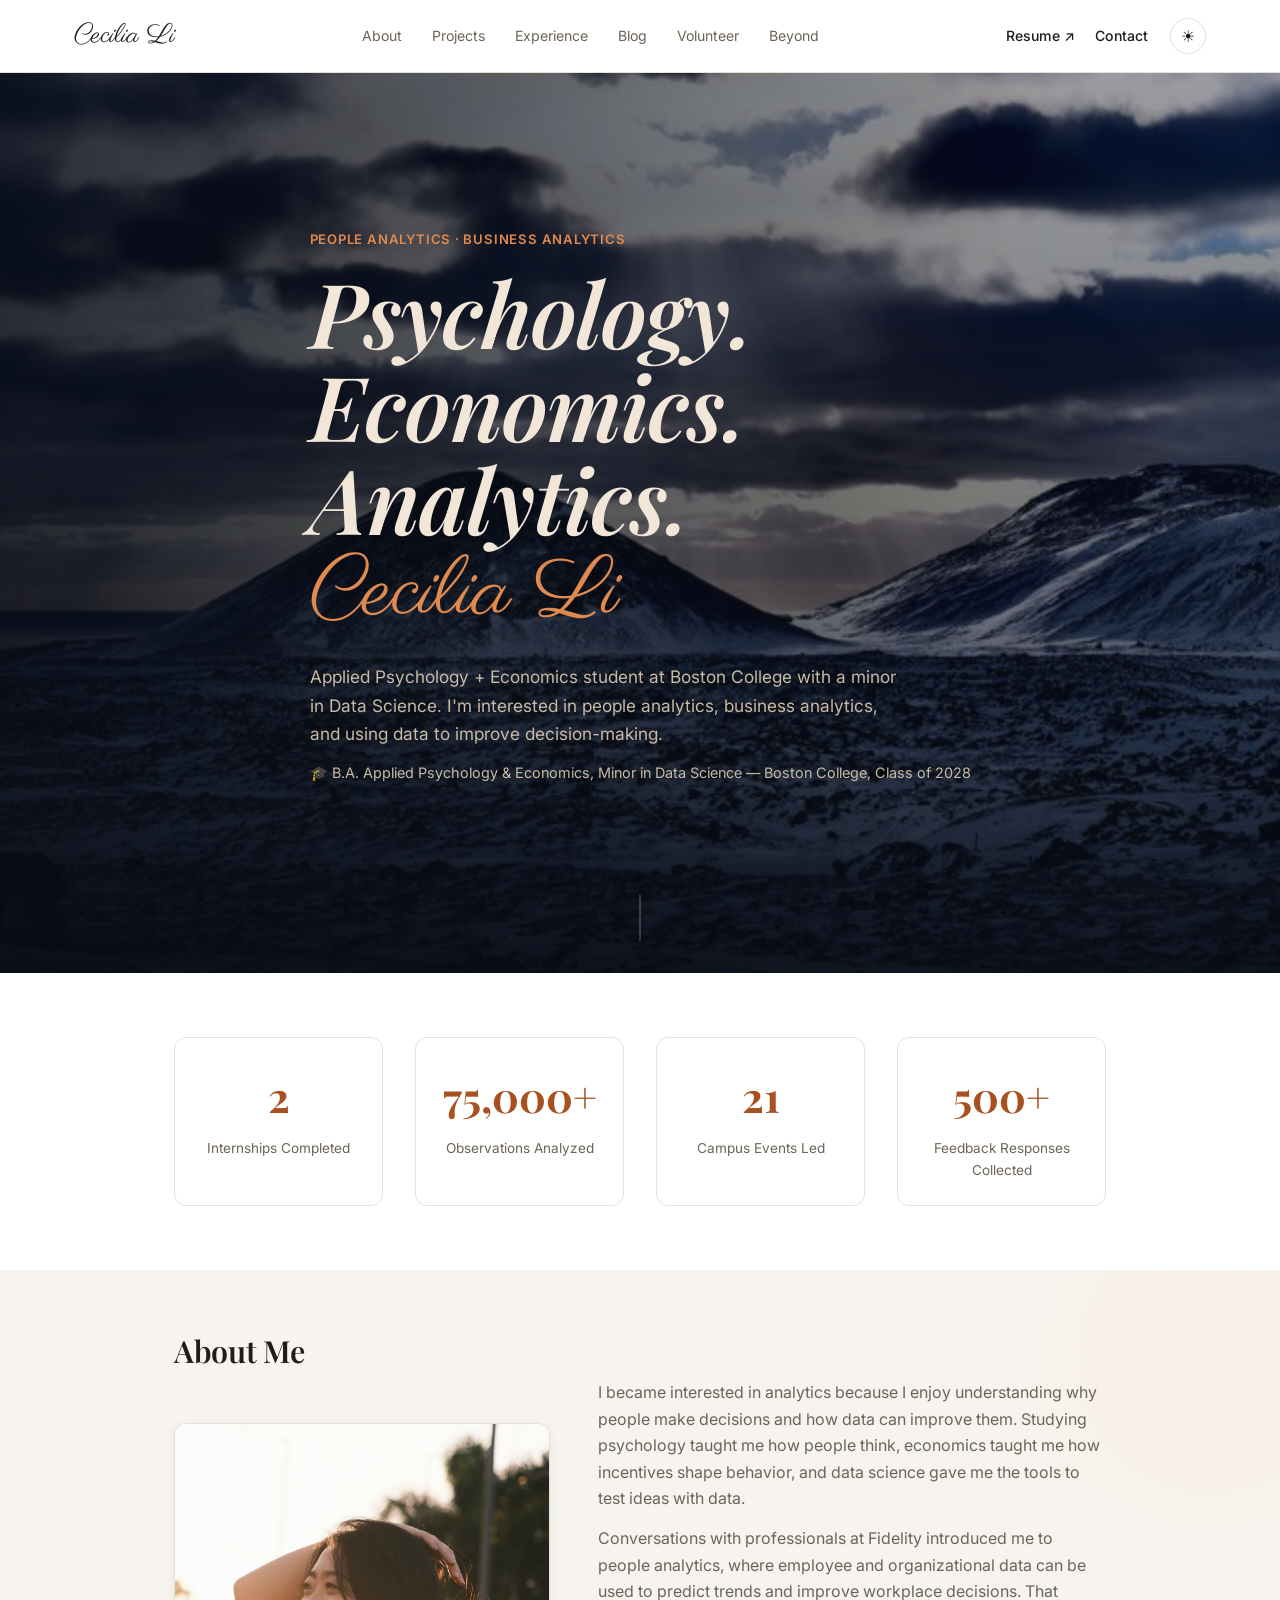
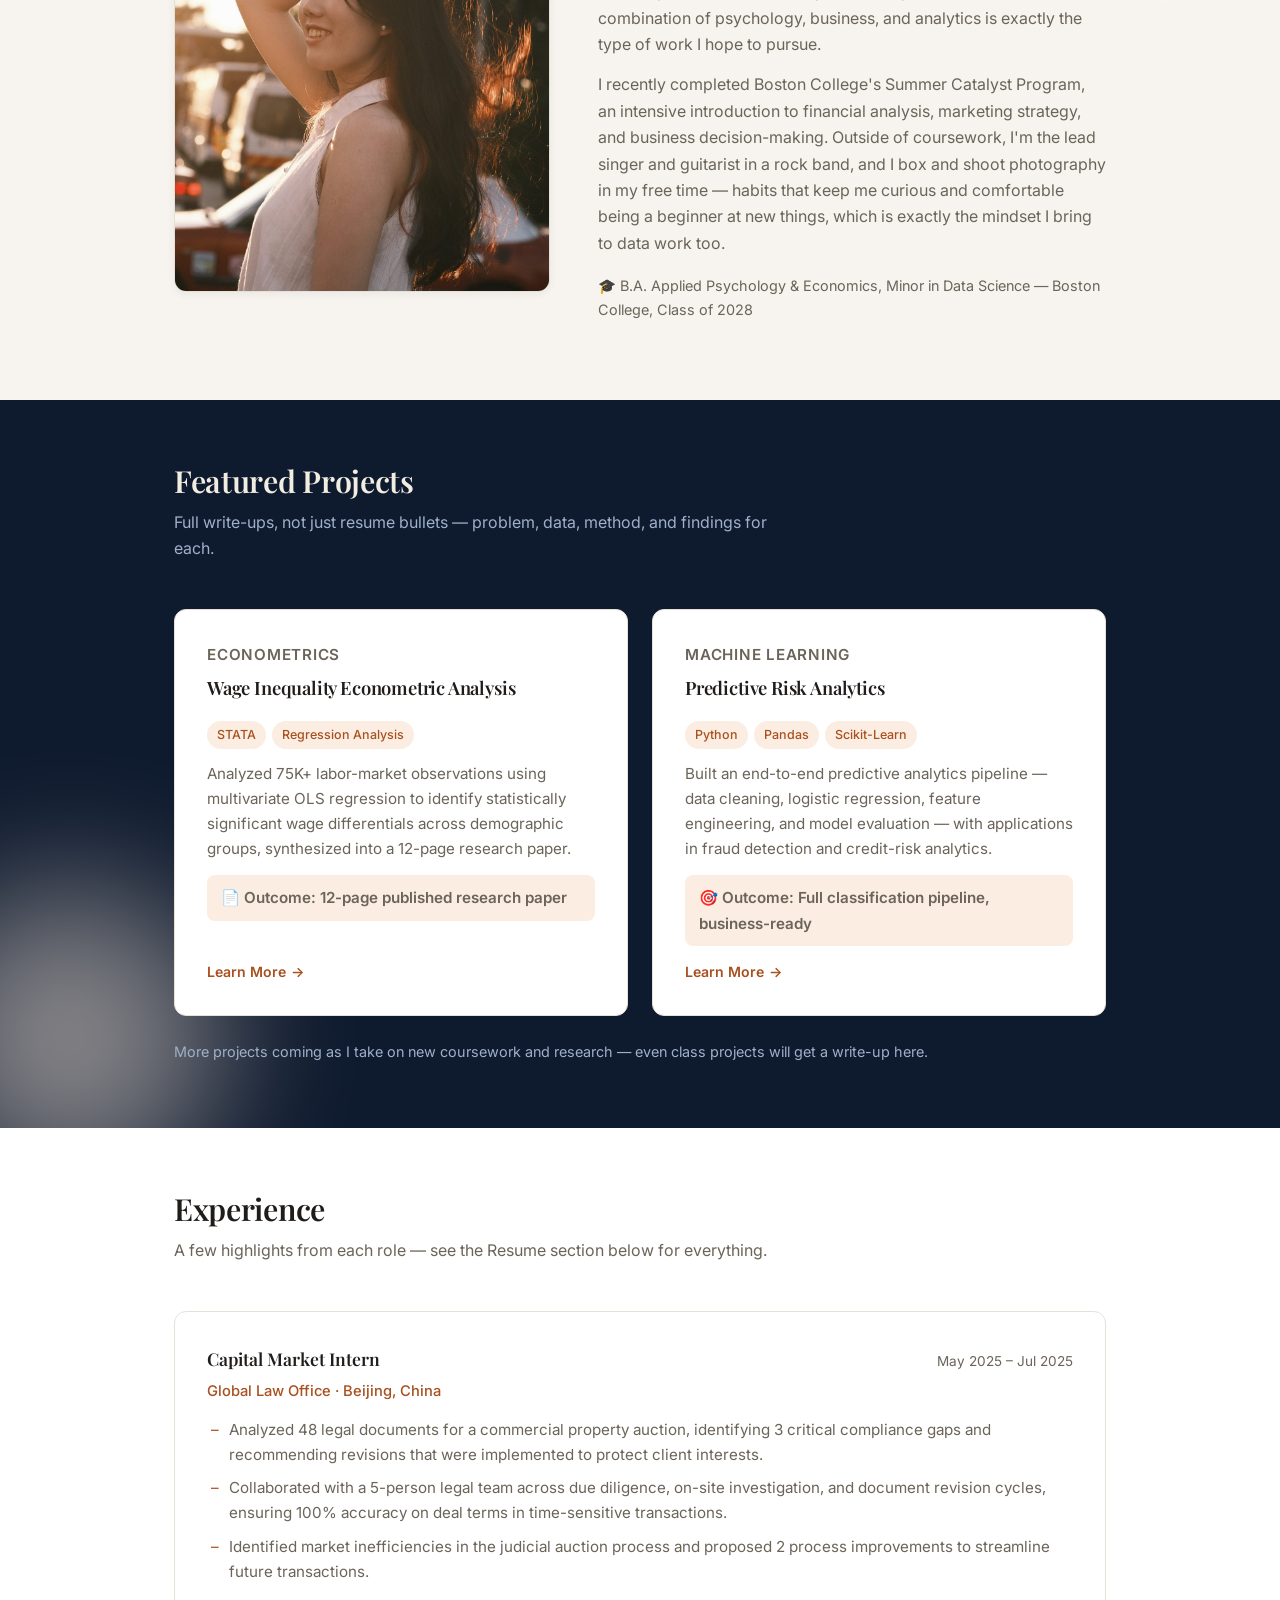
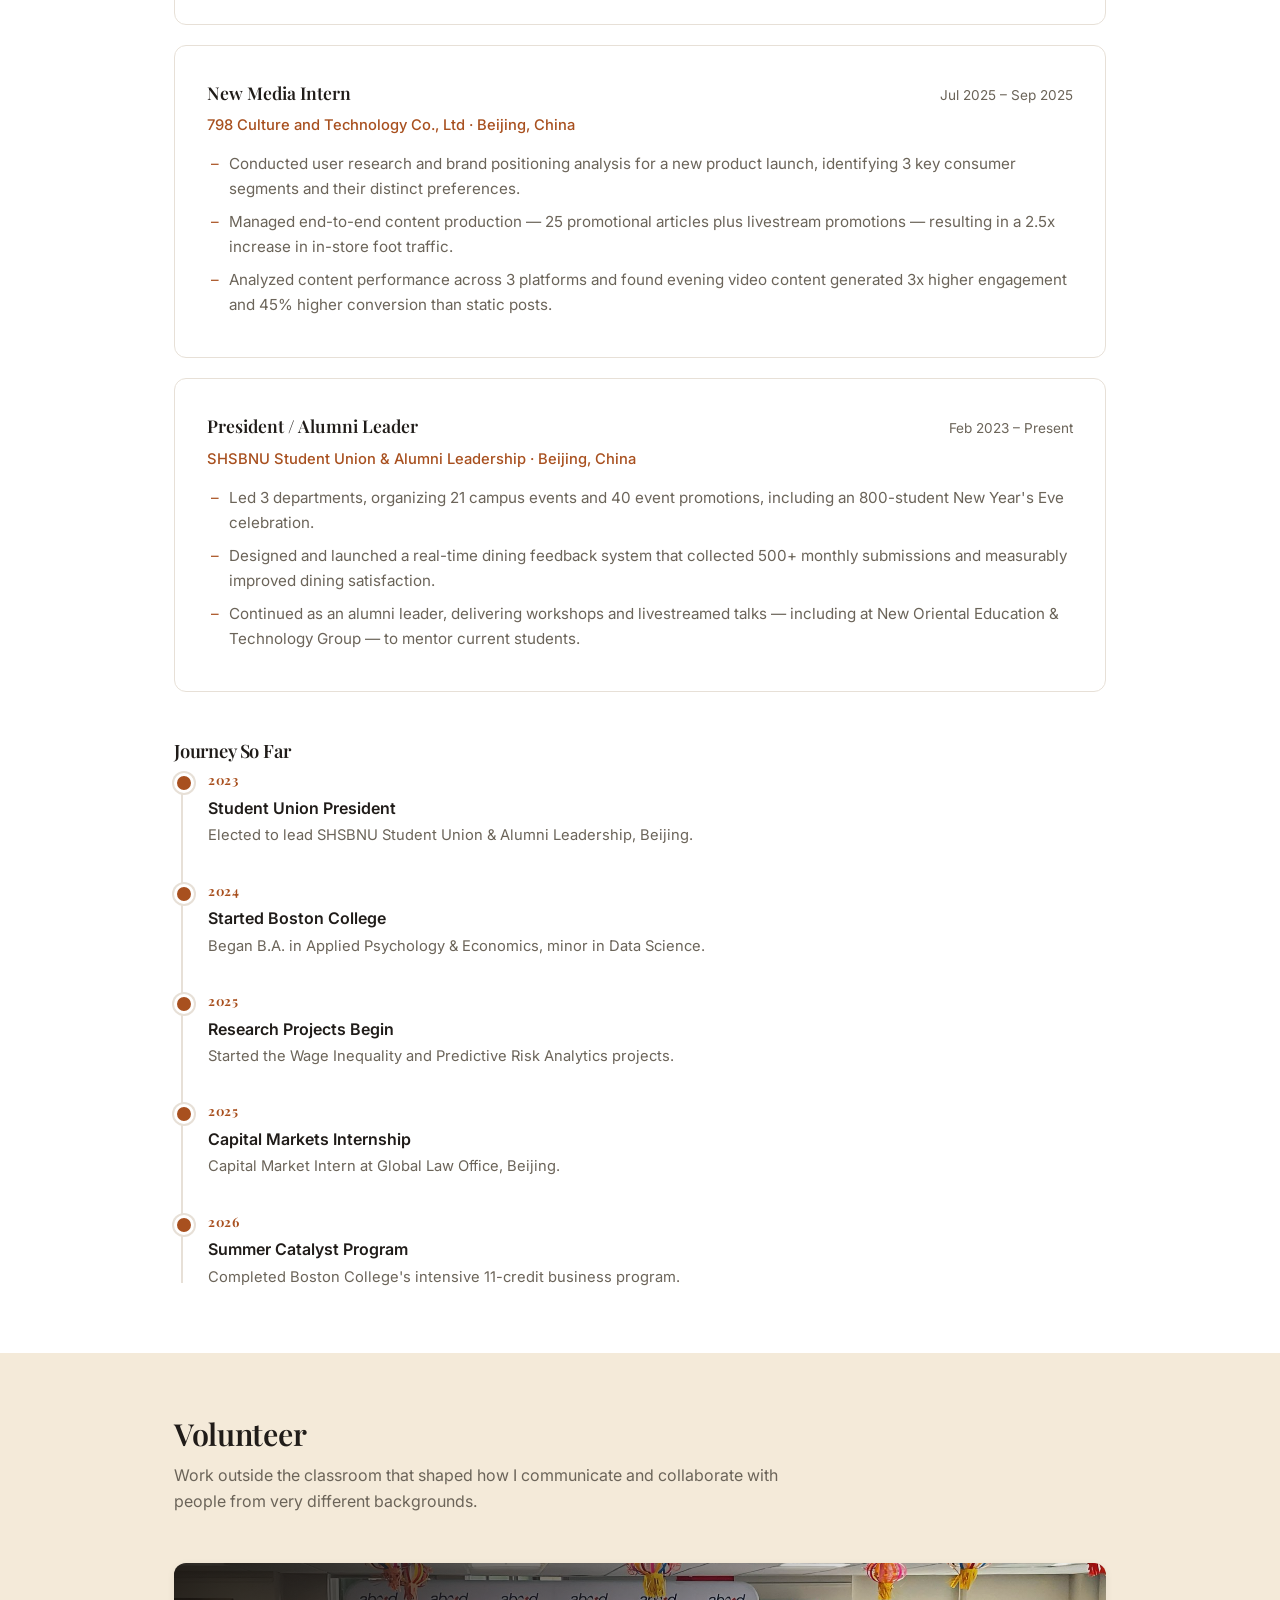
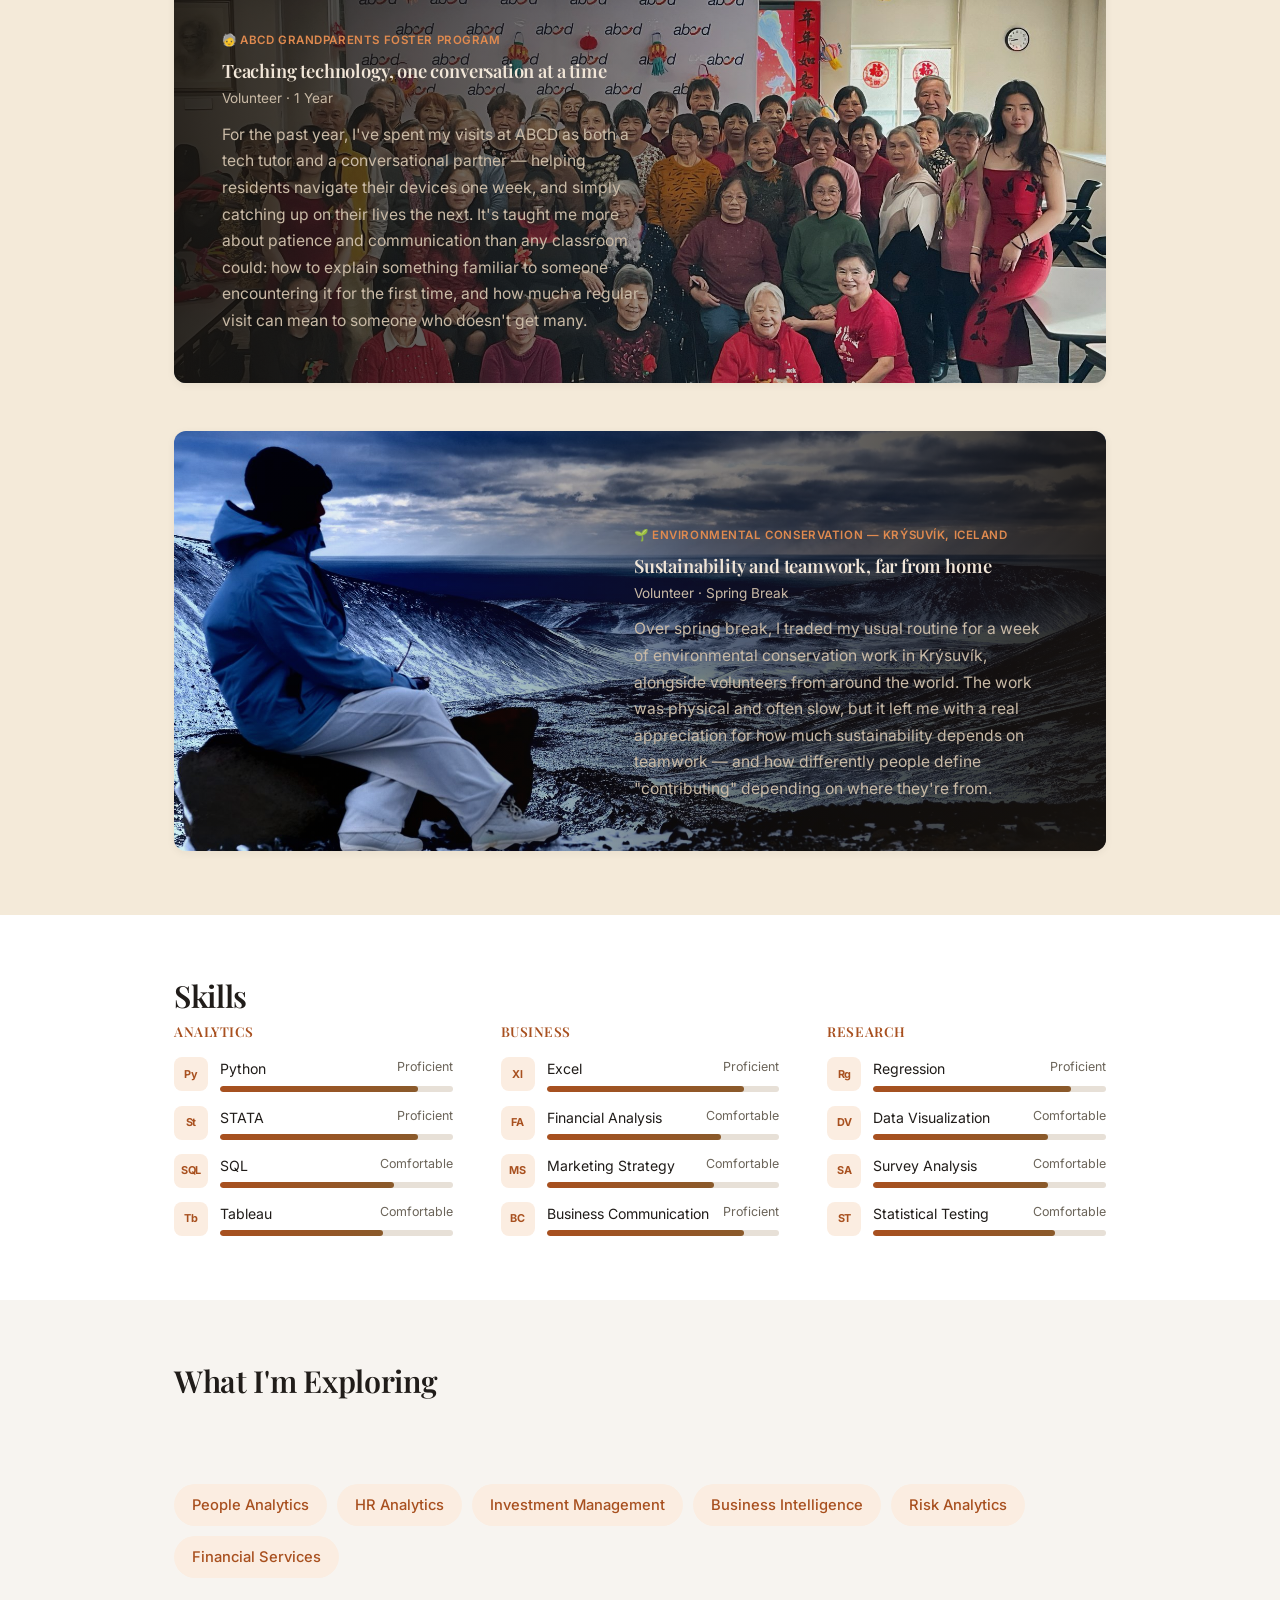
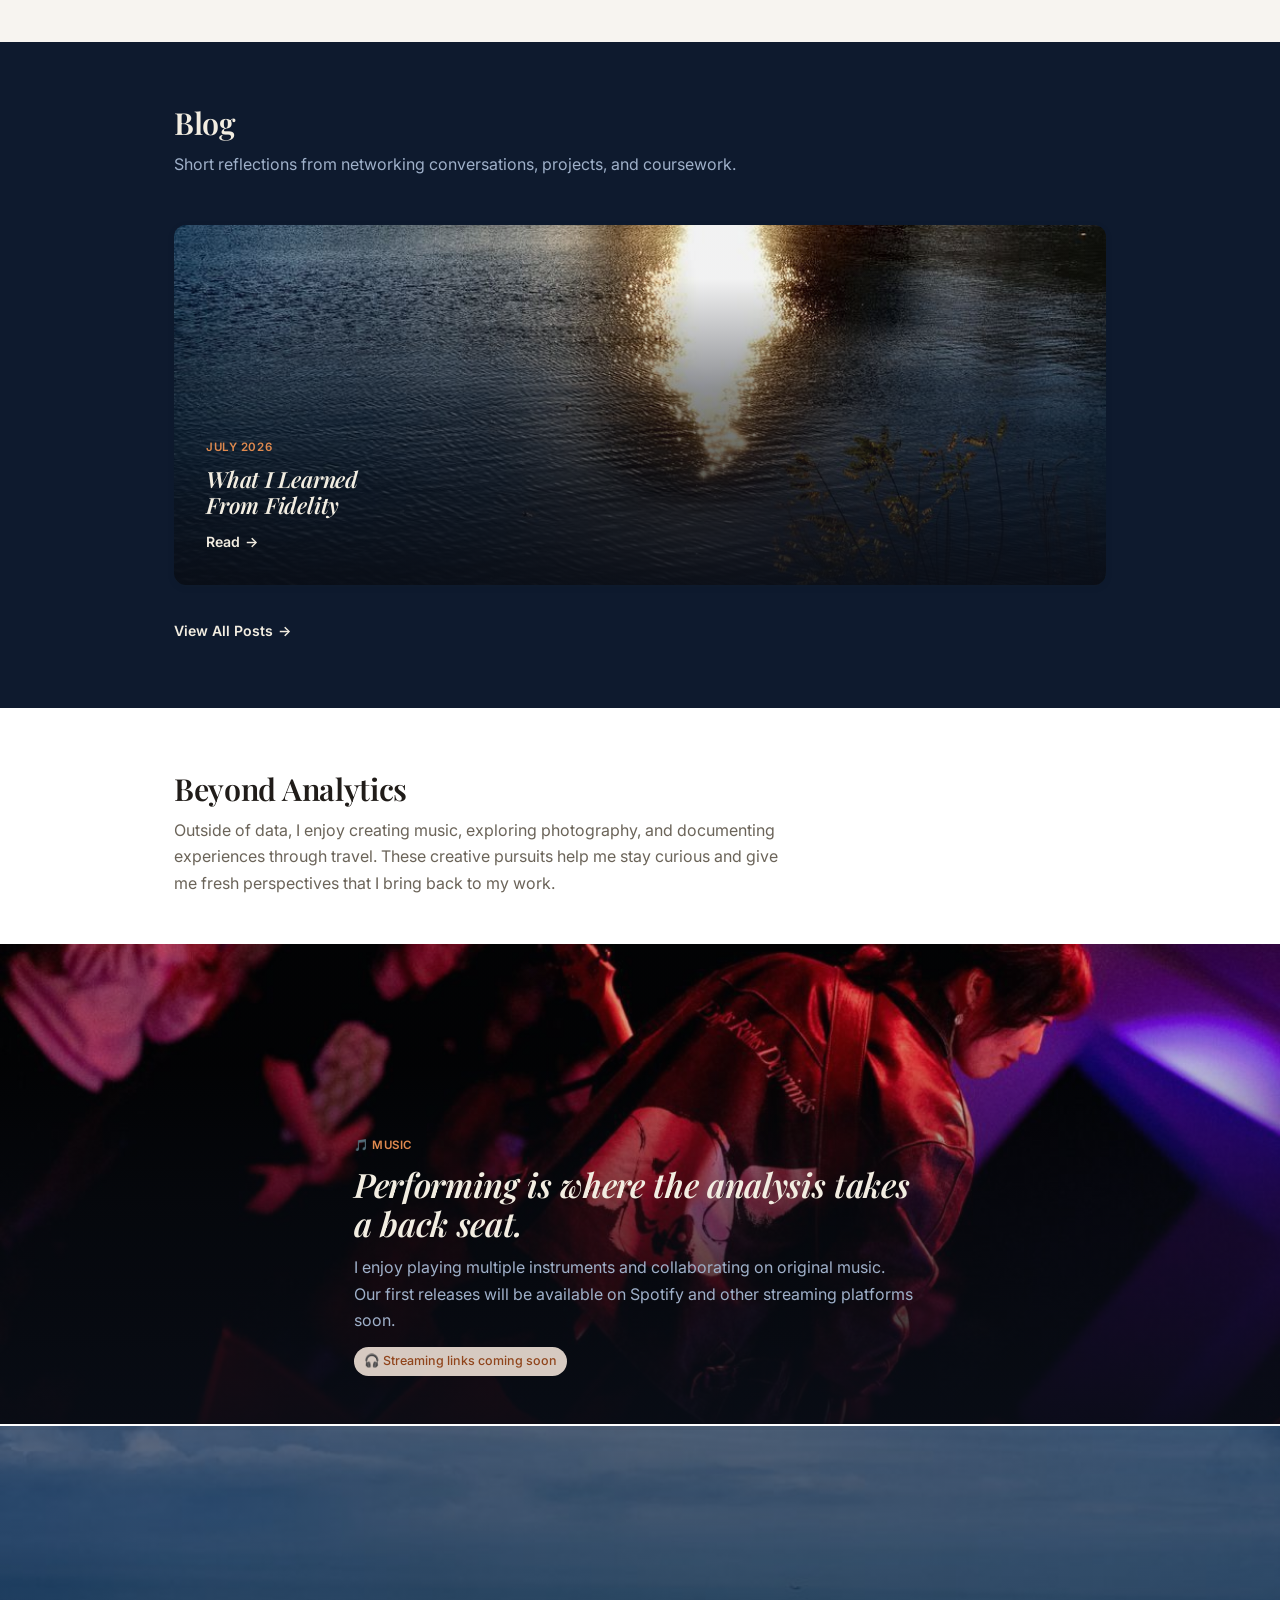
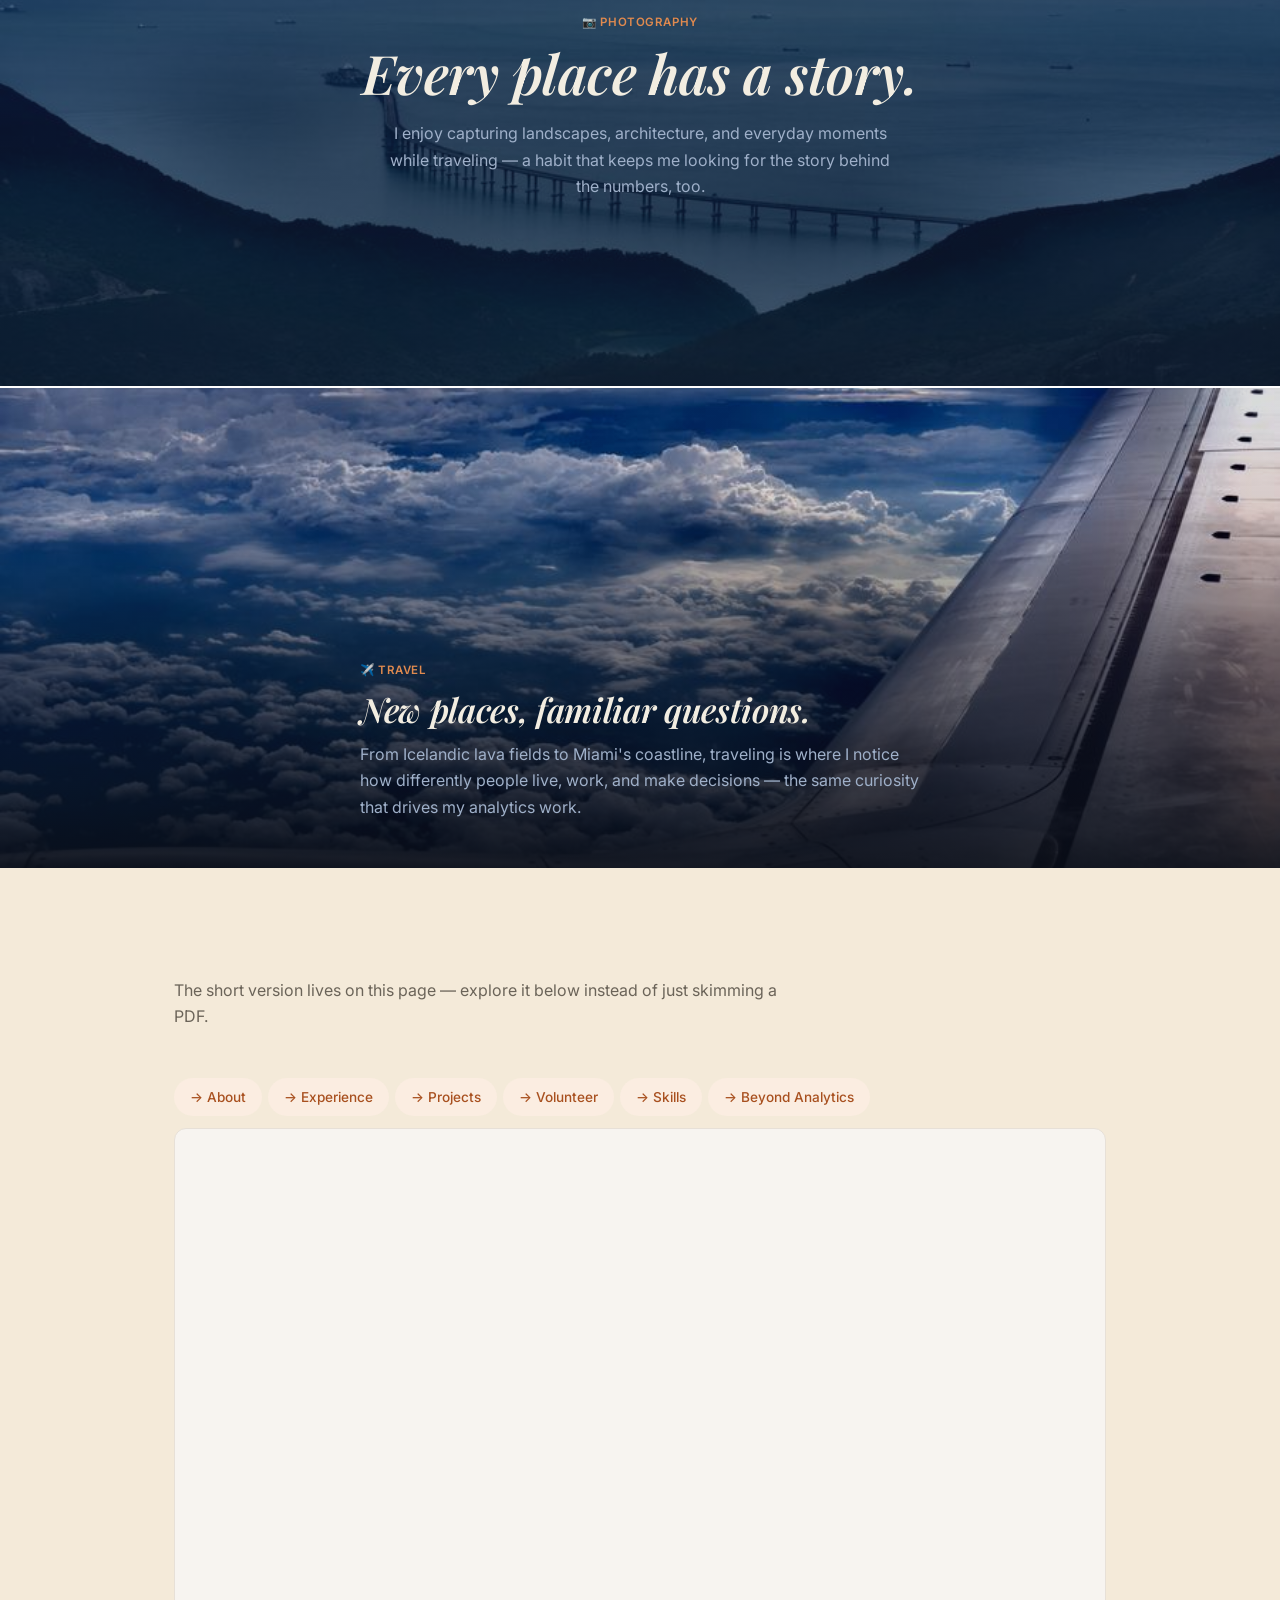
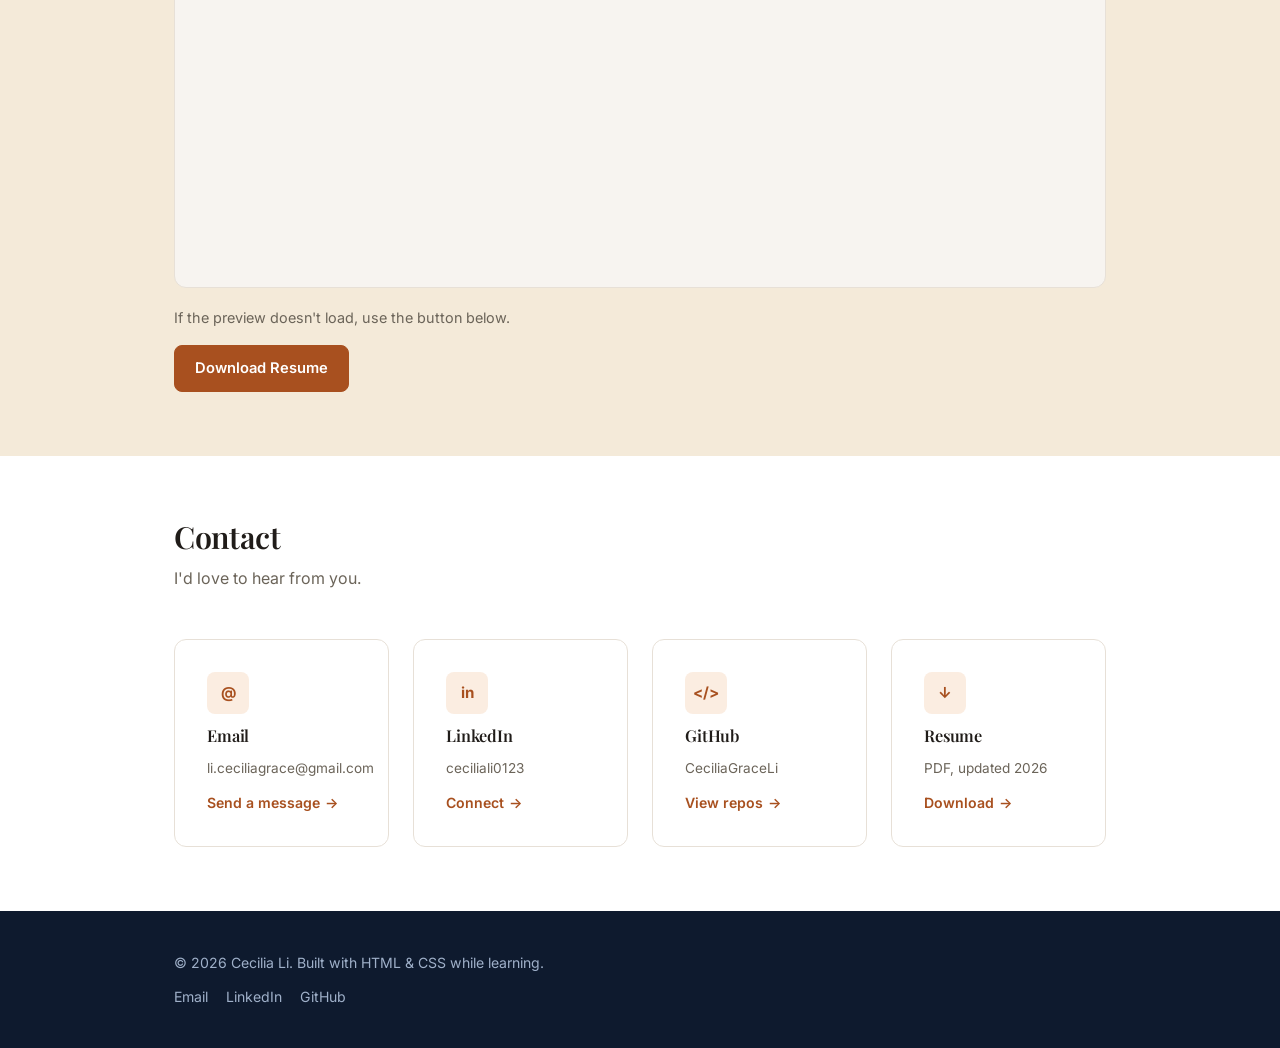
==== index.html @ 4f4bef7c "first commit" ====
<!DOCTYPE html>
<html lang="en">
<head>
  <meta charset="UTF-8" />
  <meta name="viewport" content="width=device-width, initial-scale=1.0" />
  <title>Cecilia Li — People &amp; Business Analytics</title>
  <meta name="description" content="Cecilia Li — Applied Psychology + Economics student at Boston College exploring people analytics, business analytics, and data-driven decision-making." />
  <link rel="stylesheet" href="style.css" />
</head>
<body>

  <a class="skip-link" href="#main">Skip to content</a>

  <!-- ===== Loading screen ===== -->
  <div class="loader" aria-hidden="true">
    <span class="loader-mark">CL</span>
  </div>

  <!-- ===== Scroll progress ===== -->
  <div class="scroll-progress" aria-hidden="true">
    <div class="scroll-progress-bar"></div>
  </div>

  <!-- ===== Nav ===== -->
  <nav aria-label="Primary">
    <div class="nav-inner">
      <a href="#top" class="nav-logo signature">Cecilia Li</a>
      <div class="nav-center">
        <ul class="nav-links" id="navLinks">
          <li><a href="#about">About</a></li>
          <li><a href="#projects">Projects</a></li>
          <li><a href="#experience">Experience</a></li>
          <li><a href="#blog">Blog</a></li>
          <li><a href="#volunteer">Volunteer</a></li>
          <li><a href="#beyond">Beyond</a></li>
          <li class="nav-links-mobile-only"><a href="#resume">Resume ↗</a></li>
          <li class="nav-links-mobile-only"><a href="#contact">Contact</a></li>
        </ul>
      </div>
      <div class="nav-right">
        <div class="nav-cta">
          <a href="#resume">Resume ↗</a>
          <a href="#contact">Contact</a>
        </div>
        <button class="theme-toggle" aria-pressed="false" aria-label="Toggle dark mode">
          <span class="icon-sun" aria-hidden="true">☀</span>
          <span class="icon-moon" aria-hidden="true">☾</span>
        </button>
        <button class="nav-toggle" aria-label="Toggle navigation menu" aria-expanded="false" aria-controls="navLinks">
          <span></span><span></span><span></span>
        </button>
      </div>
    </div>
  </nav>

  <!-- ===== Hero ===== -->
  <header class="hero" id="top">
    <div class="hero-bg-photo parallax-bg" role="img" aria-label="Dramatic winter sky over Iceland's volcanic hills, one of Cecilia's own photographs"></div>
    <div class="hero-scrim"></div>

    <div class="container hero-content">
      <p class="eyebrow reveal">People Analytics · Business Analytics</p>
      <h1 class="hero-headline">
        <span class="hero-headline-word reveal reveal-d1">Psychology.</span>
        <span class="hero-headline-word reveal reveal-d2">Economics.</span>
        <span class="hero-headline-word reveal reveal-d3">Analytics.</span>
      </h1>
      <p class="hero-signature-name signature" id="heroSignature">Cecilia Li</p>
      <p class="intro reveal reveal-d4">
        Applied Psychology + Economics student at Boston College with a
        minor in Data Science. I'm interested in people analytics,
        business analytics, and using data to improve decision-making.
      </p>
      <p class="meta-line reveal reveal-d4">
        🎓 B.A. Applied Psychology &amp; Economics, Minor in Data Science —
        Boston College, Class of 2028
      </p>

      <div class="link-row reveal reveal-d4">
        <a href="#resume" class="btn btn-primary">View Resume</a>
        <a href="https://www.linkedin.com/in/ceciliali0123" class="btn" target="_blank" rel="noopener">LinkedIn ↗</a>
        <a href="https://github.com/CeciliaGraceLi" class="btn" target="_blank" rel="noopener">GitHub ↗</a>
      </div>
    </div>

    <a href="#about" class="hero-scroll-cue" aria-label="Scroll to About section"><span></span></a>
  </header>

  <main id="main">

    <!-- ===== Stats ===== -->
    <section class="stats-section section reveal" aria-label="Key achievements">
      <div class="container">
        <div class="stats-grid">
          <div class="stat-block">
            <span class="stat-number" data-counter="2">0</span>
            <span class="stat-label">Internships Completed</span>
          </div>
          <div class="stat-block">
            <span class="stat-number" data-counter="75000" data-suffix="+">0</span>
            <span class="stat-label">Observations Analyzed</span>
          </div>
          <div class="stat-block">
            <span class="stat-number" data-counter="21">0</span>
            <span class="stat-label">Campus Events Led</span>
          </div>
          <div class="stat-block">
            <span class="stat-number" data-counter="500" data-suffix="+">0</span>
            <span class="stat-label">Feedback Responses Collected</span>
          </div>
        </div>
      </div>
    </section>

    <!-- ===== About ===== -->
    <section class="section section-alt" id="about" style="position: relative; overflow: hidden;">
      <div class="bg-decor" style="width: 340px; height: 340px; top: -80px; right: -100px; background: var(--accent-soft);" aria-hidden="true"></div>
      <div class="container">
        <h2 class="section-title reveal">About Me</h2>
        <div class="about-grid">
          <div class="about-photo-frame reveal">
            <img src="assets/photo-hero-bg.jpg" alt="Cecilia Li" style="object-position: 45% 22%;" />
          </div>
          <div class="about-copy reveal reveal-d1">
            <p>
              I became interested in analytics because I enjoy understanding
              why people make decisions and how data can improve them.
              Studying psychology taught me how people think, economics
              taught me how incentives shape behavior, and data science gave
              me the tools to test ideas with data.
            </p>
            <p>
              Conversations with professionals at Fidelity introduced me to
              people analytics, where employee and organizational data can
              be used to predict trends and improve workplace decisions.
              That combination of psychology, business, and analytics is
              exactly the type of work I hope to pursue.
            </p>
            <p>
              I recently completed Boston College's Summer Catalyst Program,
              an intensive introduction to financial analysis, marketing
              strategy, and business decision-making. Outside of coursework,
              I'm the lead singer and guitarist in a rock band, and I box
              and shoot photography in my free time — habits that keep me
              curious and comfortable being a beginner at new things, which
              is exactly the mindset I bring to data work too.
            </p>
            <p class="about-meta-line">
              🎓 B.A. Applied Psychology &amp; Economics, Minor in Data Science — Boston College, Class of 2028
            </p>
          </div>
        </div>
      </div>
    </section>

    <!-- ===== Projects ===== -->
    <section class="section section-navy" id="projects" style="position: relative; overflow: hidden;">
      <div class="bg-decor" style="width: 300px; height: 300px; bottom: -60px; left: -80px; background: var(--accent-soft);" aria-hidden="true"></div>
      <div class="container">
        <h2 class="section-title reveal">Featured Projects</h2>
        <p class="section-subtitle reveal">
          Full write-ups, not just resume bullets — problem, data, method,
          and findings for each.
        </p>

        <div class="card-grid">
          <div class="card reveal">
            <p class="card-tag">Econometrics</p>
            <h3>Wage Inequality Econometric Analysis</h3>
            <div class="tag-row">
              <span class="tag">STATA</span>
              <span class="tag">Regression Analysis</span>
            </div>
            <p>
              Analyzed 75K+ labor-market observations using multivariate OLS
              regression to identify statistically significant wage
              differentials across demographic groups, synthesized into a
              12-page research paper.
            </p>
            <p class="card-outcome">📄 Outcome: 12-page published research paper</p>
            <a href="wage-inequality.html" class="card-link">Learn More <span class="arrow">→</span></a>
          </div>

          <div class="card reveal reveal-d1">
            <p class="card-tag">Machine Learning</p>
            <h3>Predictive Risk Analytics</h3>
            <div class="tag-row">
              <span class="tag">Python</span>
              <span class="tag">Pandas</span>
              <span class="tag">Scikit-Learn</span>
            </div>
            <p>
              Built an end-to-end predictive analytics pipeline — data
              cleaning, logistic regression, feature engineering, and model
              evaluation — with applications in fraud detection and
              credit-risk analytics.
            </p>
            <p class="card-outcome">🎯 Outcome: Full classification pipeline, business-ready</p>
            <a href="predictive-risk.html" class="card-link">Learn More <span class="arrow">→</span></a>
          </div>
        </div>

        <p class="muted-note">
          More projects coming as I take on new coursework and research —
          even class projects will get a write-up here.
        </p>
      </div>
    </section>

    <!-- ===== Experience ===== -->
    <section class="section" id="experience">
      <div class="container">
        <h2 class="section-title reveal">Experience</h2>
        <p class="section-subtitle reveal">
          A few highlights from each role — see the Resume section below
          for everything.
        </p>

        <div class="exp-card reveal">
          <div class="exp-header">
            <span class="exp-role">Capital Market Intern</span>
            <span class="exp-dates">May 2025 – Jul 2025</span>
          </div>
          <p class="exp-org">Global Law Office · Beijing, China</p>
          <ul>
            <li>Analyzed 48 legal documents for a commercial property auction, identifying 3 critical compliance gaps and recommending revisions that were implemented to protect client interests.</li>
            <li>Collaborated with a 5-person legal team across due diligence, on-site investigation, and document revision cycles, ensuring 100% accuracy on deal terms in time-sensitive transactions.</li>
            <li>Identified market inefficiencies in the judicial auction process and proposed 2 process improvements to streamline future transactions.</li>
          </ul>
        </div>

        <div class="exp-card reveal reveal-d1">
          <div class="exp-header">
            <span class="exp-role">New Media Intern</span>
            <span class="exp-dates">Jul 2025 – Sep 2025</span>
          </div>
          <p class="exp-org">798 Culture and Technology Co., Ltd · Beijing, China</p>
          <ul>
            <li>Conducted user research and brand positioning analysis for a new product launch, identifying 3 key consumer segments and their distinct preferences.</li>
            <li>Managed end-to-end content production — 25 promotional articles plus livestream promotions — resulting in a 2.5x increase in in-store foot traffic.</li>
            <li>Analyzed content performance across 3 platforms and found evening video content generated 3x higher engagement and 45% higher conversion than static posts.</li>
          </ul>
        </div>

        <div class="exp-card reveal reveal-d2">
          <div class="exp-header">
            <span class="exp-role">President / Alumni Leader</span>
            <span class="exp-dates">Feb 2023 – Present</span>
          </div>
          <p class="exp-org">SHSBNU Student Union &amp; Alumni Leadership · Beijing, China</p>
          <ul>
            <li>Led 3 departments, organizing 21 campus events and 40 event promotions, including an 800-student New Year's Eve celebration.</li>
            <li>Designed and launched a real-time dining feedback system that collected 500+ monthly submissions and measurably improved dining satisfaction.</li>
            <li>Continued as an alumni leader, delivering workshops and livestreamed talks — including at New Oriental Education &amp; Technology Group — to mentor current students.</li>
          </ul>
        </div>

        <h3 class="reveal" style="font-size: 1.15rem; margin: 48px 0 4px;">Journey So Far</h3>
        <div class="timeline reveal">
          <div class="timeline-item">
            <p class="timeline-year">2023</p>
            <p class="timeline-title">Student Union President</p>
            <p class="timeline-desc">Elected to lead SHSBNU Student Union &amp; Alumni Leadership, Beijing.</p>
          </div>
          <div class="timeline-item">
            <p class="timeline-year">2024</p>
            <p class="timeline-title">Started Boston College</p>
            <p class="timeline-desc">Began B.A. in Applied Psychology &amp; Economics, minor in Data Science.</p>
          </div>
          <div class="timeline-item">
            <p class="timeline-year">2025</p>
            <p class="timeline-title">Research Projects Begin</p>
            <p class="timeline-desc">Started the Wage Inequality and Predictive Risk Analytics projects.</p>
          </div>
          <div class="timeline-item">
            <p class="timeline-year">2025</p>
            <p class="timeline-title">Capital Markets Internship</p>
            <p class="timeline-desc">Capital Market Intern at Global Law Office, Beijing.</p>
          </div>
          <div class="timeline-item">
            <p class="timeline-year">2026</p>
            <p class="timeline-title">Summer Catalyst Program</p>
            <p class="timeline-desc">Completed Boston College's intensive 11-credit business program.</p>
          </div>
        </div>
      </div>
    </section>

    <!-- ===== Volunteer ===== -->
    <section class="section section-beige" id="volunteer">
      <div class="container">
        <h2 class="section-title reveal">Volunteer</h2>
        <p class="section-subtitle reveal">
          Work outside the classroom that shaped how I communicate and
          collaborate with people from very different backgrounds.
        </p>

        <div class="volunteer-feature reveal">
          <div class="volunteer-feature-bg" style="background-image: url('assets/volunteer-abcd.jpg');" role="img" aria-label="Group photo with ABCD Grandparents Foster Program participants"></div>
          <div class="volunteer-feature-scrim"></div>
          <div class="volunteer-feature-content">
            <p class="card-tag">🧓 ABCD Grandparents Foster Program</p>
            <h3 class="exp-role word-reveal">Teaching technology, one conversation at a time</h3>
            <div class="exp-header" style="margin-top: 6px;">
              <span class="exp-dates">Volunteer · 1 Year</span>
            </div>
            <p class="volunteer-story">
              For the past year, I've spent my visits at ABCD as both a
              tech tutor and a conversational partner — helping residents
              navigate their devices one week, and simply catching up on
              their lives the next. It's taught me more about patience
              and communication than any classroom could: how to explain
              something familiar to someone encountering it for the
              first time, and how much a regular visit can mean to
              someone who doesn't get many.
            </p>
          </div>
        </div>

        <div class="volunteer-feature reverse reveal">
          <div class="volunteer-feature-bg" style="background-image: url('assets/volunteer-iceland.jpg'); background-position: center 30%;" role="img" aria-label="Overlooking the volcanic landscape near Krýsuvík, Iceland"></div>
          <div class="volunteer-feature-scrim"></div>
          <div class="volunteer-feature-content">
            <p class="card-tag">🌱 Environmental Conservation — Krýsuvík, Iceland</p>
            <h3 class="exp-role word-reveal">Sustainability and teamwork, far from home</h3>
            <div class="exp-header" style="margin-top: 6px;">
              <span class="exp-dates">Volunteer · Spring Break</span>
            </div>
            <p class="volunteer-story">
              Over spring break, I traded my usual routine for a week of
              environmental conservation work in Krýsuvík, alongside
              volunteers from around the world. The work was physical
              and often slow, but it left me with a real appreciation
              for how much sustainability depends on teamwork — and how
              differently people define "contributing" depending on
              where they're from.
            </p>
          </div>
        </div>
      </div>
    </section>

    <!-- ===== Skills ===== -->
    <section class="section" id="skills">
      <div class="container">
        <h2 class="section-title reveal">Skills</h2>

        <div class="skills-grid">
          <div class="skill-group reveal">
            <h3>Analytics</h3>
            <div class="skill-item">
              <span class="skill-icon">Py</span>
              <div class="skill-info">
                <div class="skill-name-row"><span>Python</span><span>Proficient</span></div>
                <div class="skill-bar"><div class="skill-bar-fill" style="width: 85%;"></div></div>
              </div>
            </div>
            <div class="skill-item">
              <span class="skill-icon">St</span>
              <div class="skill-info">
                <div class="skill-name-row"><span>STATA</span><span>Proficient</span></div>
                <div class="skill-bar"><div class="skill-bar-fill" style="width: 85%;"></div></div>
              </div>
            </div>
            <div class="skill-item">
              <span class="skill-icon">SQL</span>
              <div class="skill-info">
                <div class="skill-name-row"><span>SQL</span><span>Comfortable</span></div>
                <div class="skill-bar"><div class="skill-bar-fill" style="width: 75%;"></div></div>
              </div>
            </div>
            <div class="skill-item">
              <span class="skill-icon">Tb</span>
              <div class="skill-info">
                <div class="skill-name-row"><span>Tableau</span><span>Comfortable</span></div>
                <div class="skill-bar"><div class="skill-bar-fill" style="width: 70%;"></div></div>
              </div>
            </div>
          </div>

          <div class="skill-group reveal reveal-d1">
            <h3>Business</h3>
            <div class="skill-item">
              <span class="skill-icon">Xl</span>
              <div class="skill-info">
                <div class="skill-name-row"><span>Excel</span><span>Proficient</span></div>
                <div class="skill-bar"><div class="skill-bar-fill" style="width: 85%;"></div></div>
              </div>
            </div>
            <div class="skill-item">
              <span class="skill-icon">FA</span>
              <div class="skill-info">
                <div class="skill-name-row"><span>Financial Analysis</span><span>Comfortable</span></div>
                <div class="skill-bar"><div class="skill-bar-fill" style="width: 75%;"></div></div>
              </div>
            </div>
            <div class="skill-item">
              <span class="skill-icon">MS</span>
              <div class="skill-info">
                <div class="skill-name-row"><span>Marketing Strategy</span><span>Comfortable</span></div>
                <div class="skill-bar"><div class="skill-bar-fill" style="width: 72%;"></div></div>
              </div>
            </div>
            <div class="skill-item">
              <span class="skill-icon">BC</span>
              <div class="skill-info">
                <div class="skill-name-row"><span>Business Communication</span><span>Proficient</span></div>
                <div class="skill-bar"><div class="skill-bar-fill" style="width: 85%;"></div></div>
              </div>
            </div>
          </div>

          <div class="skill-group reveal reveal-d2">
            <h3>Research</h3>
            <div class="skill-item">
              <span class="skill-icon">Rg</span>
              <div class="skill-info">
                <div class="skill-name-row"><span>Regression</span><span>Proficient</span></div>
                <div class="skill-bar"><div class="skill-bar-fill" style="width: 85%;"></div></div>
              </div>
            </div>
            <div class="skill-item">
              <span class="skill-icon">DV</span>
              <div class="skill-info">
                <div class="skill-name-row"><span>Data Visualization</span><span>Comfortable</span></div>
                <div class="skill-bar"><div class="skill-bar-fill" style="width: 75%;"></div></div>
              </div>
            </div>
            <div class="skill-item">
              <span class="skill-icon">SA</span>
              <div class="skill-info">
                <div class="skill-name-row"><span>Survey Analysis</span><span>Comfortable</span></div>
                <div class="skill-bar"><div class="skill-bar-fill" style="width: 75%;"></div></div>
              </div>
            </div>
            <div class="skill-item">
              <span class="skill-icon">ST</span>
              <div class="skill-info">
                <div class="skill-name-row"><span>Statistical Testing</span><span>Comfortable</span></div>
                <div class="skill-bar"><div class="skill-bar-fill" style="width: 78%;"></div></div>
              </div>
            </div>
          </div>
        </div>
      </div>
    </section>

    <!-- ===== What I'm Exploring ===== -->
    <section class="section section-alt" id="exploring">
      <div class="container">
        <h2 class="section-title reveal">What I'm Exploring</h2>
        <p class="section-subtitle reveal">Right now I'm exploring:</p>
        <div class="exploring-row reveal">
          <span class="exploring-chip">People Analytics</span>
          <span class="exploring-chip">HR Analytics</span>
          <span class="exploring-chip">Investment Management</span>
          <span class="exploring-chip">Business Intelligence</span>
          <span class="exploring-chip">Risk Analytics</span>
          <span class="exploring-chip">Financial Services</span>
        </div>
      </div>
    </section>

    <!-- ===== Blog ===== -->
    <section class="section section-navy" id="blog">
      <div class="container">
        <h2 class="section-title reveal">Blog</h2>
        <p class="section-subtitle reveal">
          Short reflections from networking conversations, projects, and
          coursework.
        </p>

        <div class="card-grid">
          <a href="fidelity-hr-analytics.html" class="blog-card reveal">
            <div class="blog-card-bg" style="background-image: url('assets/photo-5.jpg');" role="img" aria-label="Sunlight reflecting on open water"></div>
            <div class="blog-card-scrim"></div>
            <div class="blog-card-content">
              <p class="card-tag">July 2026</p>
              <h3>What I Learned<br />From Fidelity</h3>
              <span class="card-link">Read <span class="arrow">→</span></span>
            </div>
          </a>
        </div>

        <a href="blog.html" class="card-link reveal" style="display: inline-flex; margin-top: 20px; color: var(--navy-text);">View All Posts <span class="arrow">→</span></a>
      </div>
    </section>

    <!-- ===== Beyond Analytics ===== -->
    <section class="section" id="beyond" style="padding-bottom: 0;">
      <div class="container">
        <h2 class="section-title reveal">Beyond Analytics</h2>
        <p class="section-subtitle reveal">
          Outside of data, I enjoy creating music, exploring photography,
          and documenting experiences through travel. These creative
          pursuits help me stay curious and give me fresh perspectives
          that I bring back to my work.
        </p>
      </div>

      <div class="beyond-stack">
        <!-- Music -->
        <div class="beyond-feature reveal">
          <div class="beyond-feature-bg" style="background-image: url('assets/music.jpg');" role="img" aria-label="Performing on stage with the band, red and blue stage lighting"></div>
          <div class="beyond-feature-scrim"></div>
          <div class="container beyond-feature-content">
            <p class="card-tag">🎵 Music</p>
            <h3 class="word-reveal">Performing is where the analysis takes a back seat.</h3>
            <p>
              I enjoy playing multiple instruments and collaborating on
              original music. Our first releases will be available on
              Spotify and other streaming platforms soon.
            </p>
            <!-- Once your music is live, replace the span below with a real link, e.g.:
            <div class="link-row" style="margin-top: 14px;">
              <a href="YOUR_SPOTIFY_URL" class="btn" target="_blank" rel="noopener">Spotify ↗</a>
            </div>
            -->
            <div class="link-row" style="margin-top: 14px;">
              <span class="tag" style="opacity: 0.85; cursor: default;">🎧 Streaming links coming soon</span>
            </div>
          </div>
        </div>

        <!-- Photography — immersive rotating banner -->
        <div class="photo-banner reveal">
          <div class="photo-banner-bg parallax-bg active" style="background-image: url('assets/photo-1.jpg');" role="img" aria-label="Suspension bridge over water at dusk"></div>
          <div class="photo-banner-bg parallax-bg" style="background-image: url('assets/photo-3.jpg');" role="img" aria-label="Offshore wind turbines along the horizon"></div>
          <div class="photo-banner-bg parallax-bg" style="background-image: url('assets/photo-7.jpg');" role="img" aria-label="Snow-covered Icelandic landscape at dusk"></div>
          <div class="photo-banner-bg parallax-bg" style="background-image: url('assets/volunteer-iceland.jpg');" role="img" aria-label="Overlooking the volcanic landscape near Krýsuvík, Iceland"></div>
          <div class="photo-banner-scrim"></div>
          <div class="container photo-banner-content">
            <p class="card-tag">📷 Photography</p>
            <h3 class="photo-banner-title word-reveal">Every place has a story.</h3>
            <p>
              I enjoy capturing landscapes, architecture, and everyday
              moments while traveling — a habit that keeps me looking
              for the story behind the numbers, too.
            </p>
          </div>
        </div>

        <!-- Travel -->
        <div class="beyond-feature reveal">
          <div class="beyond-feature-bg" style="background-image: url('assets/photo-2.jpg');" role="img" aria-label="View from an airplane window above the clouds"></div>
          <div class="beyond-feature-scrim"></div>
          <div class="container beyond-feature-content">
            <p class="card-tag">✈️ Travel</p>
            <h3 class="word-reveal">New places, familiar questions.</h3>
            <p>
              From Icelandic lava fields to Miami's coastline, traveling
              is where I notice how differently people live, work, and
              make decisions — the same curiosity that drives my
              analytics work.
            </p>
          </div>
        </div>
      </div>
    </section>

    <!-- ===== Resume ===== -->
    <section class="section section-beige" id="resume">
      <div class="container">
        <h2 class="section-title reveal">Resume</h2>
        <p class="section-subtitle reveal">
          The short version lives on this page — explore it below instead
          of just skimming a PDF.
        </p>

        <div class="tag-row reveal" role="navigation" aria-label="Jump to resume sections">
          <a href="#about" class="tag" style="font-size: 0.85rem; padding: 8px 16px;">→ About</a>
          <a href="#experience" class="tag" style="font-size: 0.85rem; padding: 8px 16px;">→ Experience</a>
          <a href="#projects" class="tag" style="font-size: 0.85rem; padding: 8px 16px;">→ Projects</a>
          <a href="#volunteer" class="tag" style="font-size: 0.85rem; padding: 8px 16px;">→ Volunteer</a>
          <a href="#skills" class="tag" style="font-size: 0.85rem; padding: 8px 16px;">→ Skills</a>
          <a href="#beyond" class="tag" style="font-size: 0.85rem; padding: 8px 16px;">→ Beyond Analytics</a>
        </div>

        <iframe class="resume-embed reveal" src="assets/resume.pdf" title="Cecilia Li Resume"></iframe>
        <p class="resume-fallback">If the preview doesn't load, use the button below.</p>

        <div class="link-row" style="margin-top: 16px;">
          <a href="assets/resume.pdf" download class="btn btn-primary">Download Resume</a>
        </div>
      </div>
    </section>

    <!-- ===== Contact ===== -->
    <section class="section" id="contact">
      <div class="container">
        <h2 class="section-title reveal">Contact</h2>
        <p class="section-subtitle reveal">I'd love to hear from you.</p>

        <div class="contact-grid">
          <a href="mailto:li.ceciliagrace@gmail.com" class="contact-card reveal">
            <span class="contact-icon" aria-hidden="true">@</span>
            <h3>Email</h3>
            <p>li.ceciliagrace@gmail.com</p>
            <span class="card-link">Send a message <span class="arrow">→</span></span>
          </a>
          <a href="https://www.linkedin.com/in/ceciliali0123" class="contact-card reveal reveal-d1" target="_blank" rel="noopener">
            <span class="contact-icon" aria-hidden="true">in</span>
            <h3>LinkedIn</h3>
            <p>ceciliali0123</p>
            <span class="card-link">Connect <span class="arrow">→</span></span>
          </a>
          <a href="https://github.com/CeciliaGraceLi" class="contact-card reveal reveal-d2" target="_blank" rel="noopener">
            <span class="contact-icon" aria-hidden="true">&lt;/&gt;</span>
            <h3>GitHub</h3>
            <p>CeciliaGraceLi</p>
            <span class="card-link">View repos <span class="arrow">→</span></span>
          </a>
          <a href="assets/resume.pdf" download class="contact-card reveal reveal-d3">
            <span class="contact-icon" aria-hidden="true">↓</span>
            <h3>Resume</h3>
            <p>PDF, updated 2026</p>
            <span class="card-link">Download <span class="arrow">→</span></span>
          </a>
        </div>
      </div>
    </section>

  </main>

  <footer>
    <div class="container">
      <p>&copy; 2026 Cecilia Li. Built with HTML &amp; CSS while learning.</p>
      <div class="footer-links">
        <a href="mailto:li.ceciliagrace@gmail.com">Email</a>
        <a href="https://www.linkedin.com/in/ceciliali0123" target="_blank" rel="noopener">LinkedIn</a>
        <a href="https://github.com/CeciliaGraceLi" target="_blank" rel="noopener">GitHub</a>
      </div>
    </div>
  </footer>

  <script src="site.js"></script>
</body>
</html>
---- style.css ----
/* ============================================================
   Cecilia Li — Personal Site Stylesheet
   ------------------------------------------------------------
   Light/dark themeable, clean, professional. Organized in numbered
   sections — search for "===== N." headers to jump around. Comments
   explain the CSS concept each section demonstrates, since this is
   also meant to be readable while you're learning.
   ============================================================ */

/* ===== 1. Fonts =====
   Editorial pairing: Playfair Display for every heading (elegant,
   magazine-style serif with real personality), Inter for body copy
   (clean, easy to read at length), and Parisienne reserved only for
   the "Cecilia Li" signature mark — never used for anything else, so
   it stays special. */
@import url('https://fonts.googleapis.com/css2?family=Playfair+Display:ital,wght@0,500;0,600;0,700;0,800;0,900;1,500;1,600&family=Parisienne&family=Inter:wght@400;500;600&display=swap');

/* ===== 2. CSS Variables =====
   Light theme is the default (:root). [data-theme="dark"] on <html>
   (toggled by site.js) overrides the same variable names, which is
   why nothing else in this file needs an "if dark mode" branch —
   every rule below just reads var(--bg), var(--text-primary), etc.,
   and gets whichever theme is active automatically. */
:root {
  --bg: #ffffff;
  --bg-alt: #f7f4f0;
  --text-primary: #201c19;
  --text-muted: #6b6459;
  --accent: #a8501f;         /* darkened from the original terracotta to clear 4.5:1 contrast on white (AA for body text) */
  --accent-soft: #fbede1;
  --accent-2: #8a5a2b;
  --border: #e7e0d7;
  --max-width: 980px;
  --radius: 12px;
  --radius-sm: 8px;

  /* spacing scale — used by the newer sections below so spacing stays
     consistent instead of every component inventing its own numbers */
  --space-1: 4px;
  --space-2: 8px;
  --space-3: 16px;
  --space-4: 24px;
  --space-5: 32px;
  --space-6: 48px;
  --space-7: 64px;
  --space-8: 96px;

  --shadow-sm: 0 2px 8px rgba(32, 28, 25, 0.06);
  --shadow-md: 0 14px 32px rgba(32, 28, 25, 0.12);
  --shadow-lg: 0 24px 48px rgba(32, 28, 25, 0.16);

  --ease: cubic-bezier(0.4, 0, 0.2, 1);

  /* dark "masthead" palette — the hero uses this regardless of the
     site-wide light/dark toggle, since it's a photo backdrop rather
     than plain text-on-background */
  --hero-bg: #17130f;
  --hero-bg-2: #221c16;
  --hero-text: #f1e6d8;
  --hero-text-muted: #c9baa6;
  /* the hero's own accent, kept separate from --accent — --accent gets
     darkened for AA contrast on a *light* background, which would be too
     dim against the hero's dark photo backdrop, so the hero uses this
     brighter version instead (verified 6.9:1+ against --hero-bg) */
  --hero-accent: #e08a4f;

  /* editorial color rhythm — a few sections break from the plain
     light/dark theme entirely to create depth as you scroll, per the
     "white / light gray / deep navy / white / warm beige / dark
     footer" sequence. These are fixed values (not theme-swapped)
     since they're meant to read as deliberate, cinematic beats
     regardless of the light/dark toggle. */
  --navy-bg: #0e1a2e;
  --navy-bg-2: #16263f;
  --navy-text: #f2ede1;
  --navy-text-muted: #9fb0c9;
  --beige-bg: #f4ead9;
  --beige-border: #e6d7bd;
  /* fixed dark text for the beige sections — --text-primary/--text-muted
     flip to light colors in dark mode, which would be unreadable on a
     background that (intentionally) never changes, so beige sections
     pin their direct text to these instead */
  --beige-text: #201c19;
  --beige-text-muted: #6b6459;
}

[data-theme="dark"] {
  --bg: #15120e;
  --bg-alt: #1d1812;
  --text-primary: #f2e9dd;
  --text-muted: #ab9d8c;
  --accent: #e08a4f;
  --accent-soft: rgba(224, 138, 79, 0.14);
  --accent-2: #d9a066;
  --border: #332a20;
  --shadow-sm: 0 2px 10px rgba(0, 0, 0, 0.3);
  --shadow-md: 0 14px 32px rgba(0, 0, 0, 0.4);
  --shadow-lg: 0 24px 56px rgba(0, 0, 0, 0.5);
}

/* ===== 3. Reset ===== */
* {
  margin: 0;
  padding: 0;
  box-sizing: border-box;
}

html {
  scroll-behavior: smooth;
  scroll-padding-top: 76px;
}

body {
  background: var(--bg);
  color: var(--text-primary);
  font-family: 'Inter', -apple-system, sans-serif;
  line-height: 1.65;
  transition: background-color 0.3s var(--ease), color 0.3s var(--ease);
}

h1, h2, h3 {
  font-family: 'Playfair Display', Georgia, serif;
  font-weight: 600;
  line-height: 1.15;
  color: var(--text-primary);
  letter-spacing: -0.01em;
}

/* The signature mark — reserved exclusively for "Cecilia Li" as a
   personal brand element (nav logo, hero name, footer). Never used
   for body headings, so it stays a distinct, recognizable mark
   rather than just another font choice. */
.signature {
  font-family: 'Parisienne', cursive;
  font-weight: 400;
  line-height: 1;
}

a {
  color: inherit;
  text-decoration: none;
}

img {
  max-width: 100%;
  display: block;
}

ul {
  list-style: none;
}

/* Respect users who've asked their OS to minimize motion — this
   overrides every transition/animation on the site down to
   near-instant, which matters more than any visual flourish. */
@media (prefers-reduced-motion: reduce) {
  *, *::before, *::after {
    animation-duration: 0.001ms !important;
    animation-iteration-count: 1 !important;
    transition-duration: 0.001ms !important;
    scroll-behavior: auto !important;
  }
}

/* ===== 4. Accessibility: focus states =====
   Browsers only show :focus-visible (not :focus) when the user is
   actually navigating by keyboard, so mouse clicks don't get a ring
   but Tab-ing through the page does. */
:focus-visible {
  outline: 2px solid var(--accent);
  outline-offset: 3px;
  border-radius: 4px;
}

a.skip-link {
  position: absolute;
  left: -9999px;
  top: 0;
  background: var(--accent);
  color: #fff;
  padding: 10px 18px;
  border-radius: 0 0 8px 0;
  z-index: 200;
  font-size: 0.9rem;
  font-weight: 600;
}

a.skip-link:focus {
  left: 0;
}

/* ===== 5. Layout container ===== */
.container {
  max-width: var(--max-width);
  margin: 0 auto;
  padding: 0 24px;
}

/* ===== 6. Loading screen =====
   Real HTML present on page load (not JS-injected), so it shows
   instantly with no flash of unstyled content. site.js adds
   .loader-hidden once the page is ready. */
.loader {
  position: fixed;
  inset: 0;
  z-index: 500;
  background: var(--hero-bg);
  display: flex;
  align-items: center;
  justify-content: center;
  transition: opacity 0.45s var(--ease), visibility 0.45s var(--ease);
}

.loader-mark {
  font-family: 'Parisienne', cursive;
  font-weight: 400;
  font-size: 2.6rem;
  color: var(--hero-text);
  animation: loaderPulse 0.6s var(--ease) forwards;
}

.loader-hidden {
  opacity: 0;
  visibility: hidden;
  pointer-events: none;
}

@keyframes loaderPulse {
  from { opacity: 0; transform: scale(0.88); }
  to { opacity: 1; transform: scale(1); }
}

/* ===== 7. Scroll progress bar ===== */
.scroll-progress {
  position: fixed;
  top: 0;
  left: 0;
  width: 100%;
  height: 3px;
  z-index: 60;
  background: transparent;
  pointer-events: none;
}

.scroll-progress-bar {
  height: 100%;
  width: 0%;
  background: linear-gradient(90deg, var(--accent), var(--accent-2));
}

/* ===== 8. Nav bar ===== */
nav {
  position: sticky;
  top: 0;
  z-index: 40;
  background: var(--bg); /* fallback for browsers without color-mix() */
  background: color-mix(in srgb, var(--bg) 88%, transparent);
  backdrop-filter: blur(8px);
  border-bottom: 1px solid var(--border);
  transition: background-color 0.3s var(--ease), border-color 0.3s var(--ease);
}

.nav-inner {
  max-width: 1180px;
  margin: 0 auto;
  padding: 18px 24px;
  display: flex;
  align-items: center;
  justify-content: space-between;
  gap: 24px;
}

.nav-logo {
  font-family: 'Parisienne', cursive;
  font-weight: 400;
  font-size: 1.7rem;
  color: var(--text-primary);
  flex-shrink: 0;
  transition: color 0.2s var(--ease);
}

.nav-logo:hover {
  color: var(--accent);
}

.nav-center {
  display: flex;
  flex: 1;
  justify-content: center;
}

.nav-right {
  display: flex;
  align-items: center;
  gap: 22px;
}

/* Plain text nav — no pills, no borders. A thin underline grows in
   from the left on hover/active via a ::after pseudo-element instead
   of background-color, which reads as far more editorial. */
.nav-links {
  display: flex;
  flex-wrap: wrap;
  justify-content: center;
  gap: 30px;
  font-size: 0.88rem;
  color: var(--text-muted);
}

.nav-links a {
  position: relative;
  display: inline-block;
  padding: 4px 0;
  color: var(--text-muted);
  transition: color 0.25s var(--ease);
}

.nav-links a::after {
  content: "";
  position: absolute;
  left: 0;
  bottom: -1px;
  width: 100%;
  height: 1px;
  background: var(--accent);
  transform: scaleX(0);
  transform-origin: right;
  transition: transform 0.35s var(--ease);
}

.nav-links a:hover,
.nav-links a.active {
  color: var(--text-primary);
}

.nav-links a:hover::after,
.nav-links a.active::after {
  transform: scaleX(1);
  transform-origin: left;
}

.nav-cta {
  display: flex;
  align-items: center;
  gap: 20px;
  font-size: 0.88rem;
}

.nav-cta a {
  position: relative;
  color: var(--text-primary);
  font-weight: 500;
  padding: 4px 0;
}

.nav-cta a::after {
  content: "";
  position: absolute;
  left: 0;
  bottom: -1px;
  width: 100%;
  height: 1px;
  background: var(--accent);
  transform: scaleX(0);
  transform-origin: right;
  transition: transform 0.35s var(--ease);
}

.nav-cta a:hover::after {
  transform: scaleX(1);
  transform-origin: left;
}

/* theme toggle button — a simple circular icon button */
.theme-toggle {
  width: 36px;
  height: 36px;
  border-radius: 50%;
  border: 1px solid var(--border);
  background: var(--bg);
  color: var(--text-primary);
  display: flex;
  align-items: center;
  justify-content: center;
  font-size: 1rem;
  cursor: pointer;
  transition: transform 0.18s var(--ease), border-color 0.18s var(--ease), background 0.18s var(--ease);
  flex-shrink: 0;
}

.theme-toggle:hover {
  border-color: var(--accent);
  transform: scale(1.08) rotate(-8deg);
}

.theme-toggle:active {
  transform: scale(0.94);
}

.theme-toggle .icon-moon { display: none; }
[data-theme="dark"] .theme-toggle .icon-sun { display: none; }
[data-theme="dark"] .theme-toggle .icon-moon { display: inline; }

/* mobile hamburger — hidden on desktop, shown under the breakpoint below */
.nav-toggle {
  display: none;
  width: 36px;
  height: 36px;
  border-radius: 50%;
  border: 1px solid var(--border);
  background: var(--bg);
  align-items: center;
  justify-content: center;
  flex-direction: column;
  gap: 4px;
  cursor: pointer;
  flex-shrink: 0;
}

.nav-toggle span {
  display: block;
  width: 16px;
  height: 2px;
  background: var(--text-primary);
  border-radius: 2px;
  transition: transform 0.2s var(--ease), opacity 0.2s var(--ease);
}

/* ===== 9. Hero section =====
   Full-screen (100vh) cinematic opener — a real photo, not a resume
   header. The background photo is oversized (120% height, offset up)
   so site.js can translate it a few percent on scroll for a subtle
   parallax effect without ever exposing an edge. The scrim is two
   overlapping gradients: one that darkens toward the bottom edge (so
   it settles into --hero-bg instead of ending on a hard photo edge),
   and one that darkens toward the left (where the text sits) while
   staying lighter on the right so the photo itself still reads. */
.hero {
  position: relative;
  overflow: hidden;
  color: var(--hero-text);
  isolation: isolate;
  min-height: 100vh;
  min-height: 100svh;
  display: flex;
  align-items: center;
}

.hero-bg-photo {
  position: absolute;
  top: -15%;
  left: 0;
  right: 0;
  height: 130%;
  background-image: url('assets/photo-8.jpg');
  background-size: cover;
  background-position: center 60%;
  z-index: 0;
  will-change: transform;
}

.hero-scrim {
  position: absolute;
  inset: 0;
  z-index: 1;
  background:
    linear-gradient(180deg, rgba(14, 20, 30, 0.35) 0%, rgba(10, 15, 24, 0.55) 62%, rgba(8, 12, 20, 0.92) 100%),
    linear-gradient(100deg, rgba(9, 13, 22, 0.82) 0%, rgba(9, 13, 22, 0.42) 42%, rgba(9, 13, 22, 0.1) 72%);
}

.hero .eyebrow {
  color: var(--hero-accent);
}

.hero-content {
  position: relative;
  z-index: 2;
  padding: 140px 0 100px;
}

.eyebrow {
  font-size: 0.82rem;
  letter-spacing: 0.06em;
  text-transform: uppercase;
  color: var(--accent);
  margin-bottom: 14px;
  font-weight: 600;
}

/* The big editorial headline — "Psychology. / Economics. / Analytics."
   stacked, each line its own reveal so they cascade in with a small
   stagger (see .reveal-d1/d2/d3 in the hero markup). */
.hero-headline {
  font-family: 'Playfair Display', Georgia, serif;
  font-weight: 600;
  font-style: italic;
  font-size: clamp(2.6rem, 7.5vw, 5.6rem);
  line-height: 1.04;
  letter-spacing: -0.01em;
  color: var(--hero-text);
  margin-bottom: 8px;
}

.hero-headline-word {
  display: block;
}

/* The signature mark — "Cecilia Li" in script, revealed with a
   left-to-right clip-path wipe (site.js adds .signature-write once
   the loader hides) so it reads like it's being written by hand. */
.hero-signature-name {
  font-size: clamp(2.8rem, 8vw, 5.2rem);
  color: var(--hero-accent);
  margin: 6px 0 28px;
  clip-path: inset(0 100% 0 0);
  transition: clip-path 1.5s cubic-bezier(0.65, 0, 0.35, 1) 0.3s;
}

.hero-signature-name.signature-write {
  clip-path: inset(0 0 0 0);
}

.hero-content .intro {
  color: var(--hero-text-muted);
  max-width: 54ch;
  font-size: 1.08rem;
  margin-bottom: 12px;
}

.meta-line {
  color: var(--hero-text-muted);
  font-size: 0.9rem;
  margin-bottom: 26px;
}

.hero .btn {
  color: var(--hero-text);
  border-color: rgba(241, 230, 216, 0.3);
}

.hero .btn:hover {
  background: rgba(241, 230, 216, 0.1);
  border-color: var(--accent);
}

.hero .btn-primary {
  background: var(--accent);
  border-color: var(--accent);
  color: #ffffff;
}

.hero .btn-primary:hover {
  background: #a14f24;
  border-color: #a14f24;
}

/* A small breathing scroll cue at the bottom center — a thin line
   that gently pulses downward, inviting the first scroll. */
.hero-scroll-cue {
  position: absolute;
  bottom: 32px;
  left: 50%;
  transform: translateX(-50%);
  z-index: 2;
  width: 1px;
  height: 46px;
  overflow: hidden;
}

.hero-scroll-cue span {
  display: block;
  width: 1px;
  height: 100%;
  background: var(--hero-text-muted);
  animation: scrollCue 2.2s var(--ease) infinite;
}

@keyframes scrollCue {
  0% { transform: translateY(-100%); }
  60%, 100% { transform: translateY(100%); }
}

/* ===== 10. Buttons ===== */
.link-row {
  display: flex;
  flex-wrap: wrap;
  gap: 12px;
}

.btn {
  display: inline-flex;
  align-items: center;
  gap: 8px;
  padding: 10px 20px;
  border-radius: var(--radius-sm);
  font-size: 0.92rem;
  font-weight: 500;
  border: 1px solid var(--border);
  color: var(--text-primary);
  cursor: pointer;
  transition: transform 0.18s var(--ease), border-color 0.18s var(--ease),
    background 0.18s var(--ease), box-shadow 0.18s var(--ease);
}

.btn:hover {
  border-color: var(--accent);
  background: var(--accent-soft);
  transform: translateY(-2px) scale(1.03);
  box-shadow: var(--shadow-sm);
}

.btn:active {
  transform: translateY(0) scale(0.97);
}

.btn-primary {
  background: var(--accent);
  color: #ffffff;
  border: 1px solid var(--accent);
  font-weight: 600;
}

.btn-primary:hover {
  filter: brightness(0.92);
}

/* ===== 11. Section headings ===== */
.section {
  padding: var(--space-7) 0;
  position: relative;
}

.section-title {
  font-size: clamp(1.5rem, 3vw, 1.9rem);
  margin-bottom: 10px;
}

.section-subtitle {
  color: var(--text-muted);
  margin-bottom: var(--space-6);
  max-width: 62ch;
}

.section-alt {
  background: var(--bg-alt);
}

/* ===== 11b. Color rhythm =====
   Two extra beats layered into the white/light-gray alternation
   (.section-alt) so the page has real depth while scrolling instead
   of feeling flat: a deep navy break (used for Projects and Blog, to
   make cards and cover images pop) and a warm beige break (used for
   Volunteer and Resume, for a softer, more human feel). Fixed colors,
   not theme-swapped — these are meant to read the same regardless of
   the light/dark toggle. */
.section-navy {
  background: var(--navy-bg);
}

.section-navy .section-title {
  color: var(--navy-text);
}

.section-navy .section-subtitle,
.section-navy .muted-note {
  color: var(--navy-text-muted);
}

.section-beige {
  background: var(--beige-bg);
}

.section-beige .section-title {
  color: var(--beige-text);
}

.section-beige .section-subtitle,
.section-beige .muted-note,
.section-beige .resume-fallback {
  color: var(--beige-text-muted);
}

.muted-note {
  color: var(--text-muted);
  font-size: 0.9rem;
  margin-top: 24px;
}

/* ===== 12. Decorative background shapes =====
   Soft, blurred, low-opacity circles used behind a couple of
   sections for texture. They're pure CSS (no images), sit at
   z-index -1 or 0 with pointer-events: none, and every section that
   uses one needs position: relative + its content wrapped so the
   content's own z-index sits above it. */
.bg-decor {
  position: absolute;
  border-radius: 50%;
  filter: blur(70px);
  pointer-events: none;
  z-index: 0;
  opacity: 0.5;
}

[data-theme="dark"] .bg-decor {
  opacity: 0.25;
}

.section > .container {
  position: relative;
  z-index: 1;
}

/* ===== 13. Reveal-on-scroll =====
   Starts hidden + shifted down; site.js adds .in-view via
   IntersectionObserver the first time each element scrolls into
   view, which triggers this transition. */
.reveal {
  opacity: 0;
  transform: translateY(34px);
  transition: opacity 0.8s var(--ease), transform 0.8s var(--ease);
}

.reveal.in-view {
  opacity: 1;
  transform: none;
}

.reveal-d1 { transition-delay: 0.08s; }
.reveal-d2 { transition-delay: 0.16s; }
.reveal-d3 { transition-delay: 0.24s; }
.reveal-d4 { transition-delay: 0.32s; }

/* ===== 14. Stats section ===== */
.stats-grid {
  display: grid;
  grid-template-columns: repeat(auto-fit, minmax(160px, 1fr));
  gap: var(--space-5);
}

.stat-block {
  text-align: center;
  padding: var(--space-4) var(--space-2);
  border-radius: var(--radius);
  border: 1px solid var(--border);
  background: var(--bg);
  transition: transform 0.22s var(--ease), box-shadow 0.22s var(--ease), border-color 0.22s var(--ease);
}

.stat-block:hover {
  transform: translateY(-3px);
  box-shadow: var(--shadow-sm);
  border-color: var(--accent);
}

.stat-number {
  display: block;
  font-family: 'Playfair Display', Georgia, serif;
  font-weight: 700;
  font-size: clamp(1.9rem, 4.5vw, 2.6rem);
  color: var(--accent);
}

.stat-label {
  display: block;
  color: var(--text-muted);
  font-size: 0.85rem;
  margin-top: 6px;
}

/* ===== 15. About section (two-column) ===== */
.about-grid {
  display: grid;
  grid-template-columns: 0.85fr 1.15fr;
  gap: var(--space-6);
  align-items: center;
}

.about-photo-frame {
  border-radius: var(--radius);
  overflow: hidden;
  aspect-ratio: 4 / 5;
  background: var(--bg-alt);
  border: 1px solid var(--border);
  box-shadow: var(--shadow-sm);
}

.about-photo-frame img {
  width: 100%;
  height: 100%;
  object-fit: cover;
  transition: transform 0.5s var(--ease);
}

.about-photo-frame:hover img {
  transform: scale(1.04);
}

.about-copy p {
  color: var(--text-muted);
  max-width: 62ch;
  margin-bottom: 14px;
}

.about-meta-line {
  color: var(--text-muted);
  font-size: 0.9rem;
  margin-top: 18px;
}

/* ===== 16. Card grid (projects / blog) ===== */
.card-grid {
  display: grid;
  grid-template-columns: repeat(auto-fit, minmax(260px, 1fr));
  gap: var(--space-4);
}

.card {
  background: var(--bg);
  border: 1px solid var(--border);
  border-radius: var(--radius);
  padding: var(--space-5);
  transition: box-shadow 0.22s var(--ease), transform 0.22s var(--ease), border-color 0.22s var(--ease);
  display: flex;
  flex-direction: column;
}

.card:hover {
  box-shadow: var(--shadow-md);
  transform: translateY(-4px) scale(1.015);
  border-color: var(--accent);
}

.card:active {
  transform: translateY(-1px) scale(1);
}

.card-tag {
  font-size: 0.72rem;
  letter-spacing: 0.05em;
  text-transform: uppercase;
  color: var(--accent);
  margin-bottom: 10px;
  font-weight: 600;
}

.card h3 {
  font-size: 1.15rem;
  margin-bottom: 10px;
}

.card p {
  color: var(--text-muted);
  font-size: 0.95rem;
}

.card-outcome {
  margin-top: 14px;
  padding: 10px 14px;
  background: var(--accent-soft);
  border-radius: var(--radius-sm);
  color: var(--accent);
  font-size: 0.85rem;
  font-weight: 600;
}

.card-link {
  display: inline-flex;
  align-items: center;
  gap: 5px;
  margin-top: auto;
  padding-top: 14px;
  font-size: 0.88rem;
  font-weight: 600;
  color: var(--accent);
}

.card-link .arrow {
  transition: transform 0.2s var(--ease);
  display: inline-block;
}

.card:hover .card-link .arrow {
  transform: translateX(4px);
}

.tag-row {
  display: flex;
  flex-wrap: wrap;
  gap: 6px;
  margin: 12px 0;
}

.tag {
  font-size: 0.78rem;
  background: var(--accent-soft);
  color: var(--accent);
  padding: 4px 10px;
  border-radius: 999px;
  font-weight: 500;
}

/* ===== 16b. Blog cards =====
   A cover photo with the title set directly over a dark scrim,
   instead of a plain text card — same full-bleed-photo technique as
   the Volunteer and Beyond sections. Hover: the photo zooms slightly,
   the scrim deepens, and the "Read →" arrow nudges right — the three
   effects the brief asked for (zoom / fade / overlay) in one card. */
.blog-card {
  position: relative;
  display: block;
  min-height: 360px;
  border-radius: var(--radius);
  overflow: hidden;
  isolation: isolate;
  box-shadow: var(--shadow-sm);
  transition: box-shadow 0.3s var(--ease), transform 0.3s var(--ease);
}

.blog-card:hover {
  box-shadow: var(--shadow-lg);
  transform: translateY(-4px);
}

.blog-card-bg {
  position: absolute;
  inset: 0;
  background-size: cover;
  background-position: center;
  transition: transform 0.6s var(--ease);
}

.blog-card:hover .blog-card-bg {
  transform: scale(1.08);
}

.blog-card-scrim {
  position: absolute;
  inset: 0;
  background: linear-gradient(0deg, rgba(9, 13, 22, 0.92) 0%, rgba(9, 13, 22, 0.45) 55%, rgba(9, 13, 22, 0.05) 85%);
  transition: background 0.3s var(--ease);
}

.blog-card:hover .blog-card-scrim {
  background: linear-gradient(0deg, rgba(9, 13, 22, 0.96) 0%, rgba(9, 13, 22, 0.6) 55%, rgba(9, 13, 22, 0.15) 85%);
}

.blog-card-content {
  position: relative;
  z-index: 2;
  display: flex;
  flex-direction: column;
  justify-content: flex-end;
  height: 100%;
  padding: var(--space-5);
  color: var(--navy-text);
}

.blog-card-content .card-tag {
  color: var(--hero-accent);
}

.blog-card-content h3 {
  font-size: 1.4rem;
  font-style: italic;
  color: var(--navy-text);
  margin-bottom: 12px;
}

.blog-card-content .card-link {
  color: var(--navy-text);
  margin-top: 0;
  padding-top: 0;
}

/* ===== 17. Project / detail page blocks ===== */
.detail-block {
  margin-bottom: 40px;
}

.detail-block h2 {
  font-size: 1.3rem;
  margin-bottom: 14px;
  padding-bottom: 10px;
  border-bottom: 1px solid var(--border);
}

.detail-block p, .detail-block li {
  color: var(--text-muted);
  font-size: 1rem;
}

.detail-block ul {
  padding-left: 4px;
  margin-top: 10px;
}

.detail-block li {
  margin-bottom: 8px;
  padding-left: 18px;
  position: relative;
}

.detail-block li::before {
  content: "\2013";
  position: absolute;
  left: 0;
  color: var(--accent);
}

/* ===== 17b. Blog post reading typography =====
   Your edits (centered column, serif body text, taller line-height) —
   scoped to .blog-article so they only apply to blog posts, not the
   project case studies, which also reuse .detail-block and read better
   in the sans-serif at full container width. Add class="blog-article"
   to a post's <section> to opt in (see fidelity-hr-analytics.html). */
.blog-article .detail-block {
  max-width: 700px;
  margin: 0 auto 40px;
}

.blog-article .detail-block p,
.blog-article .detail-block li {
  line-height: 1.8;
  font-family: Georgia, 'Times New Roman', serif;
}

.blog-article .detail-block p {
  margin-bottom: 1.5rem;
}

.stat-row {
  display: flex;
  flex-wrap: wrap;
  gap: 18px;
  margin-top: 16px;
}

.stat {
  background: var(--bg-alt);
  border: 1px solid var(--border);
  border-radius: var(--radius);
  padding: 16px 20px;
  min-width: 140px;
}

.stat .value {
  font-family: 'Playfair Display', Georgia, serif;
  font-size: 1.4rem;
  font-weight: 700;
  color: var(--accent);
}

.stat .label {
  color: var(--text-muted);
  font-size: 0.8rem;
  margin-top: 4px;
}

/* simple illustrative bar chart used on the wage-inequality page —
   built entirely from divs, no chart library needed */
.bar-chart {
  margin-top: 16px;
  display: flex;
  flex-direction: column;
  gap: 10px;
}

.bar-chart-row {
  display: grid;
  grid-template-columns: 140px 1fr 48px;
  align-items: center;
  gap: 10px;
  font-size: 0.85rem;
}

.bar-chart-track {
  height: 10px;
  background: var(--bg-alt);
  border-radius: 999px;
  overflow: hidden;
  border: 1px solid var(--border);
}

.bar-chart-fill {
  height: 100%;
  background: linear-gradient(90deg, var(--accent), var(--accent-2));
  border-radius: 999px;
}

.chart-caption {
  color: var(--text-muted);
  font-size: 0.8rem;
  margin-top: 10px;
  font-style: italic;
}

/* ===== 18. Experience cards ===== */
.exp-card {
  background: var(--bg);
  border: 1px solid var(--border);
  border-radius: var(--radius);
  padding: var(--space-5);
  margin-bottom: 20px;
  transition: box-shadow 0.22s var(--ease), transform 0.22s var(--ease), border-color 0.22s var(--ease);
}

.exp-card:hover {
  box-shadow: var(--shadow-md);
  transform: translateY(-3px) scale(1.01);
  border-color: var(--accent);
}

.exp-header {
  display: flex;
  flex-wrap: wrap;
  justify-content: space-between;
  align-items: baseline;
  gap: 8px;
  margin-bottom: 6px;
}

.exp-role {
  font-size: 1.1rem;
  font-weight: 600;
  font-family: 'Playfair Display', Georgia, serif;
}

.exp-dates {
  color: var(--text-muted);
  font-size: 0.85rem;
  white-space: nowrap;
}

.exp-org {
  color: var(--accent);
  font-size: 0.92rem;
  font-weight: 500;
  margin-bottom: 14px;
}

.exp-card ul {
  padding-left: 4px;
}

.exp-card li {
  color: var(--text-muted);
  font-size: 0.95rem;
  margin-bottom: 8px;
  padding-left: 18px;
  position: relative;
}

.exp-card li::before {
  content: "\2013";
  position: absolute;
  left: 0;
  color: var(--accent);
}

/* ===== 19. Timeline ===== */
.timeline {
  position: relative;
  margin-top: 8px;
  padding-left: 34px;
}

.timeline::before {
  content: "";
  position: absolute;
  left: 7px;
  top: 6px;
  bottom: 6px;
  width: 2px;
  background: var(--border);
}

.timeline-item {
  position: relative;
  padding-bottom: var(--space-5);
}

.timeline-item:last-child {
  padding-bottom: 0;
}

.timeline-item::before {
  content: "";
  position: absolute;
  left: -34px;
  top: 4px;
  width: 14px;
  height: 14px;
  border-radius: 50%;
  background: var(--accent);
  border: 3px solid var(--bg);
  box-shadow: 0 0 0 2px var(--border);
  transition: box-shadow 0.2s var(--ease);
}

.timeline-item:hover::before {
  box-shadow: 0 0 0 2px var(--accent);
}

.timeline-year {
  font-family: 'Playfair Display', Georgia, serif;
  font-weight: 700;
  color: var(--accent);
  font-size: 0.82rem;
  letter-spacing: 0.04em;
  margin-bottom: 4px;
}

.timeline-title {
  font-weight: 600;
  margin-bottom: 2px;
}

.timeline-desc {
  color: var(--text-muted);
  font-size: 0.92rem;
}

/* ===== 19b. Media placeholder =====
   A reusable "drop your photo here" box — used for Volunteer photos and
   the Photography grid until real images are added. Swap the parent
   element's contents for an <img> and these rules mostly still apply
   (aspect-ratio + border-radius carry over nicely to a real photo). */
.media-placeholder {
  border-radius: var(--radius);
  background: var(--accent-soft);
  border: 1.5px dashed var(--accent);
  display: flex;
  align-items: center;
  justify-content: center;
  text-align: center;
  padding: 16px;
  color: var(--accent);
  font-weight: 600;
  font-size: 0.82rem;
  line-height: 1.5;
}

.media-placeholder.small {
  aspect-ratio: 1 / 1;
  font-size: 0.7rem;
  padding: 8px;
}

/* A real photo dropped into the same slot a .media-placeholder used to
   occupy — same rounded corners, plus the gentle hover-zoom already
   used on the Photography grid so it feels consistent. */
.media-photo {
  border-radius: var(--radius);
  overflow: hidden;
}

.media-photo img {
  width: 100%;
  height: 100%;
  object-fit: cover;
  transition: transform 0.4s var(--ease);
}

.media-photo:hover img {
  transform: scale(1.05);
}

/* ===== 19c. Word-reveal animation =====
   Used on the Volunteer titles — site.js splits the text into one
   <span class="word"> per word, each starting hidden; when the parent
   gets .in-view (same trigger as .reveal), the words fade/slide in with
   a small stagger already set per-word via inline transition-delay. */
.word-reveal .word {
  display: inline-block;
  opacity: 0;
  transform: translateY(10px);
  transition: opacity 0.5s var(--ease), transform 0.5s var(--ease);
}

.word-reveal.in-view .word {
  opacity: 1;
  transform: none;
}

/* ===== 19d. Volunteer section =====
   Each entry is a photo used as a full-bleed background with a dark
   gradient scrim (same technique as the hero) instead of a boxed
   thumbnail — the text sits in the scrim's dark side. ".reverse" flips
   which side is dark by flipping the gradient angle and pushing the
   text box to the other edge with margin-left: auto. */
.volunteer-feature {
  position: relative;
  border-radius: var(--radius);
  overflow: hidden;
  min-height: 420px;
  display: flex;
  align-items: flex-end;
  margin-bottom: var(--space-6);
  box-shadow: var(--shadow-sm);
  isolation: isolate;
}

.volunteer-feature:last-child {
  margin-bottom: 0;
}

.volunteer-feature-bg {
  position: absolute;
  inset: 0;
  background-size: cover;
  background-position: center;
  transition: transform 0.6s var(--ease);
}

.volunteer-feature:hover .volunteer-feature-bg {
  transform: scale(1.04);
}

.volunteer-feature-scrim {
  position: absolute;
  inset: 0;
  background: linear-gradient(90deg, rgba(23, 19, 15, 0.9) 0%, rgba(23, 19, 15, 0.55) 42%, rgba(23, 19, 15, 0.05) 78%);
}

.volunteer-feature.reverse .volunteer-feature-scrim {
  background: linear-gradient(270deg, rgba(23, 19, 15, 0.9) 0%, rgba(23, 19, 15, 0.55) 42%, rgba(23, 19, 15, 0.05) 78%);
}

.volunteer-feature-content {
  position: relative;
  z-index: 2;
  padding: var(--space-6);
  max-width: 520px;
  color: var(--hero-text);
}

.volunteer-feature.reverse .volunteer-feature-content {
  margin-left: auto;
}

.volunteer-feature-content .card-tag {
  color: var(--hero-accent);
}

.volunteer-feature-content .exp-role {
  color: var(--hero-text);
  font-size: 1.15rem;
}

.volunteer-feature-content .exp-dates {
  color: var(--hero-text-muted);
}

.volunteer-feature-content .exp-org {
  color: var(--hero-accent);
}

.volunteer-feature-content ul {
  margin-top: 12px;
  padding-left: 4px;
}

.volunteer-feature-content li {
  color: var(--hero-text-muted);
  font-size: 0.95rem;
  margin-bottom: 8px;
  padding-left: 18px;
  position: relative;
}

.volunteer-feature-content li::before {
  content: "\2013";
  position: absolute;
  left: 0;
  color: var(--hero-accent);
}

/* Narrative prose replaces the old bullet list — a short story
   instead of a resume entry. */
.volunteer-story {
  margin-top: 12px;
  color: var(--hero-text-muted);
  font-size: 0.98rem;
  line-height: 1.7;
}

/* ===== 19d. Beyond Analytics — full-width magazine cards =====
   Music, Photography, and Travel each get their own full-bleed
   feature (edge to edge, outside .container) instead of being boxed
   into a two-column grid — much closer to a magazine spread than a
   resume section. .beyond-feature is the shared Music/Travel treatment
   (single background photo + scrim + copy); the Photography entry
   uses the taller, rotating .photo-banner instead since it's meant to
   be the most immersive of the three. */
.beyond-stack {
  display: flex;
  flex-direction: column;
  gap: 2px;
  margin-top: var(--space-6);
}

.beyond-feature {
  position: relative;
  min-height: 480px;
  display: flex;
  align-items: flex-end;
  overflow: hidden;
  isolation: isolate;
}

.beyond-feature-bg {
  position: absolute;
  inset: 0;
  background-size: cover;
  background-position: center;
  transition: transform 0.7s var(--ease);
}

.beyond-feature:hover .beyond-feature-bg {
  transform: scale(1.04);
}

.beyond-feature-scrim {
  position: absolute;
  inset: 0;
  background: linear-gradient(0deg, rgba(9, 13, 22, 0.92) 0%, rgba(9, 13, 22, 0.55) 45%, rgba(9, 13, 22, 0.15) 75%);
}

.beyond-feature-content {
  position: relative;
  z-index: 2;
  padding: var(--space-6) 24px;
  max-width: 620px;
  color: var(--navy-text);
}

.beyond-feature-content .card-tag {
  color: var(--hero-accent);
}

.beyond-feature-content h3 {
  font-size: clamp(1.5rem, 3vw, 2.1rem);
  font-style: italic;
  margin: 6px 0 12px;
  color: var(--navy-text);
}

.beyond-feature-content p {
  color: var(--navy-text-muted);
  max-width: 56ch;
}

/* ----- Photography — the rotating immersive banner ----- */
.photo-banner {
  position: relative;
  min-height: 560px;
  display: flex;
  align-items: center;
  justify-content: center;
  overflow: hidden;
  isolation: isolate;
}

.photo-banner-bg {
  position: absolute;
  inset: -8% 0;
  background-size: cover;
  background-position: center;
  opacity: 0;
  transition: opacity 1.4s var(--ease);
}

.photo-banner-bg.active {
  opacity: 1;
}

.photo-banner-scrim {
  position: absolute;
  inset: 0;
  z-index: 1;
  background: linear-gradient(180deg, rgba(14, 26, 46, 0.55) 0%, rgba(14, 26, 46, 0.72) 100%);
}

.photo-banner-content {
  position: relative;
  z-index: 2;
  text-align: center;
  color: var(--navy-text);
  padding: var(--space-6) 24px;
}

.photo-banner-content .card-tag {
  color: var(--hero-accent);
  justify-content: center;
  display: flex;
}

.photo-banner-title {
  font-size: clamp(2rem, 5vw, 3.4rem);
  font-style: italic;
  margin: 10px 0 16px;
  color: var(--navy-text);
}

.photo-banner-content p {
  color: var(--navy-text-muted);
  max-width: 52ch;
  margin: 0 auto;
}

/* ===== 20. Skills section (icons + proficiency bars) ===== */
.skills-grid {
  display: grid;
  grid-template-columns: repeat(auto-fit, minmax(260px, 1fr));
  gap: var(--space-6);
}

.skill-group h3 {
  color: var(--accent);
  margin-bottom: 18px;
  text-transform: uppercase;
  letter-spacing: 0.04em;
  font-size: 0.85rem;
}

.skill-item {
  display: flex;
  align-items: center;
  gap: 12px;
  margin-bottom: 14px;
}

.skill-item:last-child {
  margin-bottom: 0;
}

.skill-icon {
  width: 34px;
  height: 34px;
  border-radius: var(--radius-sm);
  background: var(--accent-soft);
  color: var(--accent);
  display: flex;
  align-items: center;
  justify-content: center;
  font-size: 0.68rem;
  font-weight: 700;
  flex-shrink: 0;
  letter-spacing: -0.02em;
}

.skill-info {
  flex: 1;
  min-width: 0;
}

.skill-name-row {
  display: flex;
  justify-content: space-between;
  font-size: 0.88rem;
  margin-bottom: 5px;
}

.skill-name-row span:last-child {
  color: var(--text-muted);
  font-size: 0.78rem;
}

.skill-bar {
  height: 6px;
  border-radius: 999px;
  background: var(--border);
  overflow: hidden;
}

.skill-bar-fill {
  height: 100%;
  border-radius: 999px;
  background: linear-gradient(90deg, var(--accent), var(--accent-2));
  transform: scaleX(0);
  transform-origin: left;
  transition: transform 0.9s var(--ease);
}

.reveal.in-view .skill-bar-fill {
  transform: scaleX(1);
}

/* ===== 21. Exploring chips ===== */
.exploring-row {
  display: flex;
  flex-wrap: wrap;
  gap: 10px;
}

.exploring-chip {
  font-size: 0.92rem;
  padding: 9px 18px;
  border-radius: 999px;
  background: var(--accent-soft);
  color: var(--accent);
  font-weight: 500;
  transition: transform 0.18s var(--ease), box-shadow 0.18s var(--ease);
}

.exploring-chip:hover {
  transform: translateY(-2px) scale(1.04);
  box-shadow: var(--shadow-sm);
}

/* ===== 22. Resume section ===== */
.resume-embed {
  width: 100%;
  height: 760px;
  border: 1px solid var(--border);
  border-radius: var(--radius);
  background: var(--bg-alt);
}

.resume-fallback {
  color: var(--text-muted);
  font-size: 0.9rem;
  margin-top: 10px;
}

.resume-links-note {
  color: var(--text-muted);
  font-size: 0.88rem;
  margin-top: 24px;
  max-width: 62ch;
}

.resume-links-note a {
  color: var(--accent);
  font-weight: 600;
}

/* ===== 23. Contact cards ===== */
.contact-grid {
  display: grid;
  grid-template-columns: repeat(auto-fit, minmax(200px, 1fr));
  gap: var(--space-4);
}

.contact-card {
  display: flex;
  flex-direction: column;
  gap: 12px;
  padding: var(--space-5);
  border-radius: var(--radius);
  border: 1px solid var(--border);
  background: var(--bg);
  transition: transform 0.22s var(--ease), box-shadow 0.22s var(--ease), border-color 0.22s var(--ease);
}

.contact-card:hover {
  transform: translateY(-5px) scale(1.02);
  box-shadow: var(--shadow-md);
  border-color: var(--accent);
}

.contact-card:active {
  transform: translateY(-2px) scale(1);
}

.contact-icon {
  width: 42px;
  height: 42px;
  border-radius: var(--radius-sm);
  background: var(--accent-soft);
  color: var(--accent);
  display: flex;
  align-items: center;
  justify-content: center;
  font-weight: 700;
  font-size: 0.95rem;
  transition: transform 0.25s var(--ease);
}

.contact-card:hover .contact-icon {
  transform: rotate(-8deg) scale(1.08);
}

.contact-card h3 {
  font-size: 1.02rem;
}

.contact-card p {
  color: var(--text-muted);
  font-size: 0.85rem;
}

.contact-card .card-link {
  padding-top: 0;
}

/* ===== 24. Page header (project/blog subpages) ===== */
.page-header {
  padding: 64px 0 26px;
}

.back-link {
  color: var(--text-muted);
  font-size: 0.9rem;
  margin-bottom: 20px;
  display: inline-block;
  transition: transform 0.18s var(--ease), color 0.18s var(--ease);
}

.back-link:hover {
  color: var(--accent);
  transform: translateX(-3px);
}

.page-header h1 {
  font-size: clamp(1.7rem, 3.5vw, 2.4rem);
  margin-bottom: 12px;
}

.page-header .meta {
  color: var(--text-muted);
  font-size: 0.95rem;
}

/* ===== 25. Reflection / pull-quote text ===== */
.reflection {
  border-left: 3px solid var(--accent);
  padding: 4px 0 4px 22px;
  color: var(--text-muted);
  font-style: italic;
  margin: 22px 0;
}

/* ===== 26. Footer =====
   The final beat in the color rhythm — always dark, regardless of the
   light/dark toggle, so the page ends on the same cinematic register
   it opened on in the hero. */
footer {
  background: var(--navy-bg);
  padding: 40px 0;
  color: var(--navy-text-muted);
  font-size: 0.88rem;
}

.footer-links {
  display: flex;
  gap: 18px;
  margin-top: 10px;
}

.footer-links a {
  color: var(--navy-text-muted);
  transition: color 0.18s var(--ease);
}

.footer-links a:hover {
  color: var(--hero-accent);
}

/* ===== 27. Section divider (subpages) ===== */
hr.divider {
  border: none;
  border-top: 1px solid var(--border);
  margin: 0;
}

/* ===== 28. Responsive ===== */
@media (max-width: 860px) {
  .about-grid {
    grid-template-columns: 1fr;
  }
  .about-photo-frame {
    max-width: 320px;
    margin: 0 auto;
  }
  .beyond-grid {
    grid-template-columns: 1fr;
  }
}

@media (max-width: 768px) {
  .nav-toggle {
    display: flex;
  }
  .nav-cta {
    display: none;
  }
  .nav-links {
    position: absolute;
    top: 100%;
    left: 0;
    right: 0;
    background: var(--bg);
    border-bottom: 1px solid var(--border);
    flex-direction: column;
    align-items: stretch;
    gap: 4px;
    padding: 10px 20px 16px;
    display: none;
    box-shadow: var(--shadow-md);
  }
  .nav-links.nav-links-open {
    display: flex;
  }
  .nav-links a {
    text-align: center;
  }
  .nav-links a::after {
    display: none;
  }
  .nav-links-mobile-only {
    display: list-item !important;
    border-top: 1px solid var(--border);
    margin-top: 6px;
    padding-top: 6px;
  }
}

.nav-links-mobile-only {
  display: none;
}

@media (max-width: 640px) {
  .hero-content {
    padding: 88px 0 56px;
  }
  .hero-scroll-cue {
    display: none;
  }
  .volunteer-feature {
    min-height: 320px;
  }
  .volunteer-feature-content,
  .volunteer-feature.reverse .volunteer-feature-content {
    max-width: 100%;
    margin-left: 0;
    padding: var(--space-4);
  }
  .beyond-feature {
    min-height: 340px;
  }
  .beyond-feature-content {
    padding: var(--space-4);
  }
  .photo-banner {
    min-height: 400px;
  }
  .blog-card {
    min-height: 300px;
  }
  .section {
    padding: 40px 0;
  }
  .exp-header {
    flex-direction: column;
    align-items: flex-start;
  }
  .resume-embed {
    height: 420px;
  }
  .bar-chart-row {
    grid-template-columns: 96px 1fr 40px;
    font-size: 0.78rem;
  }
}
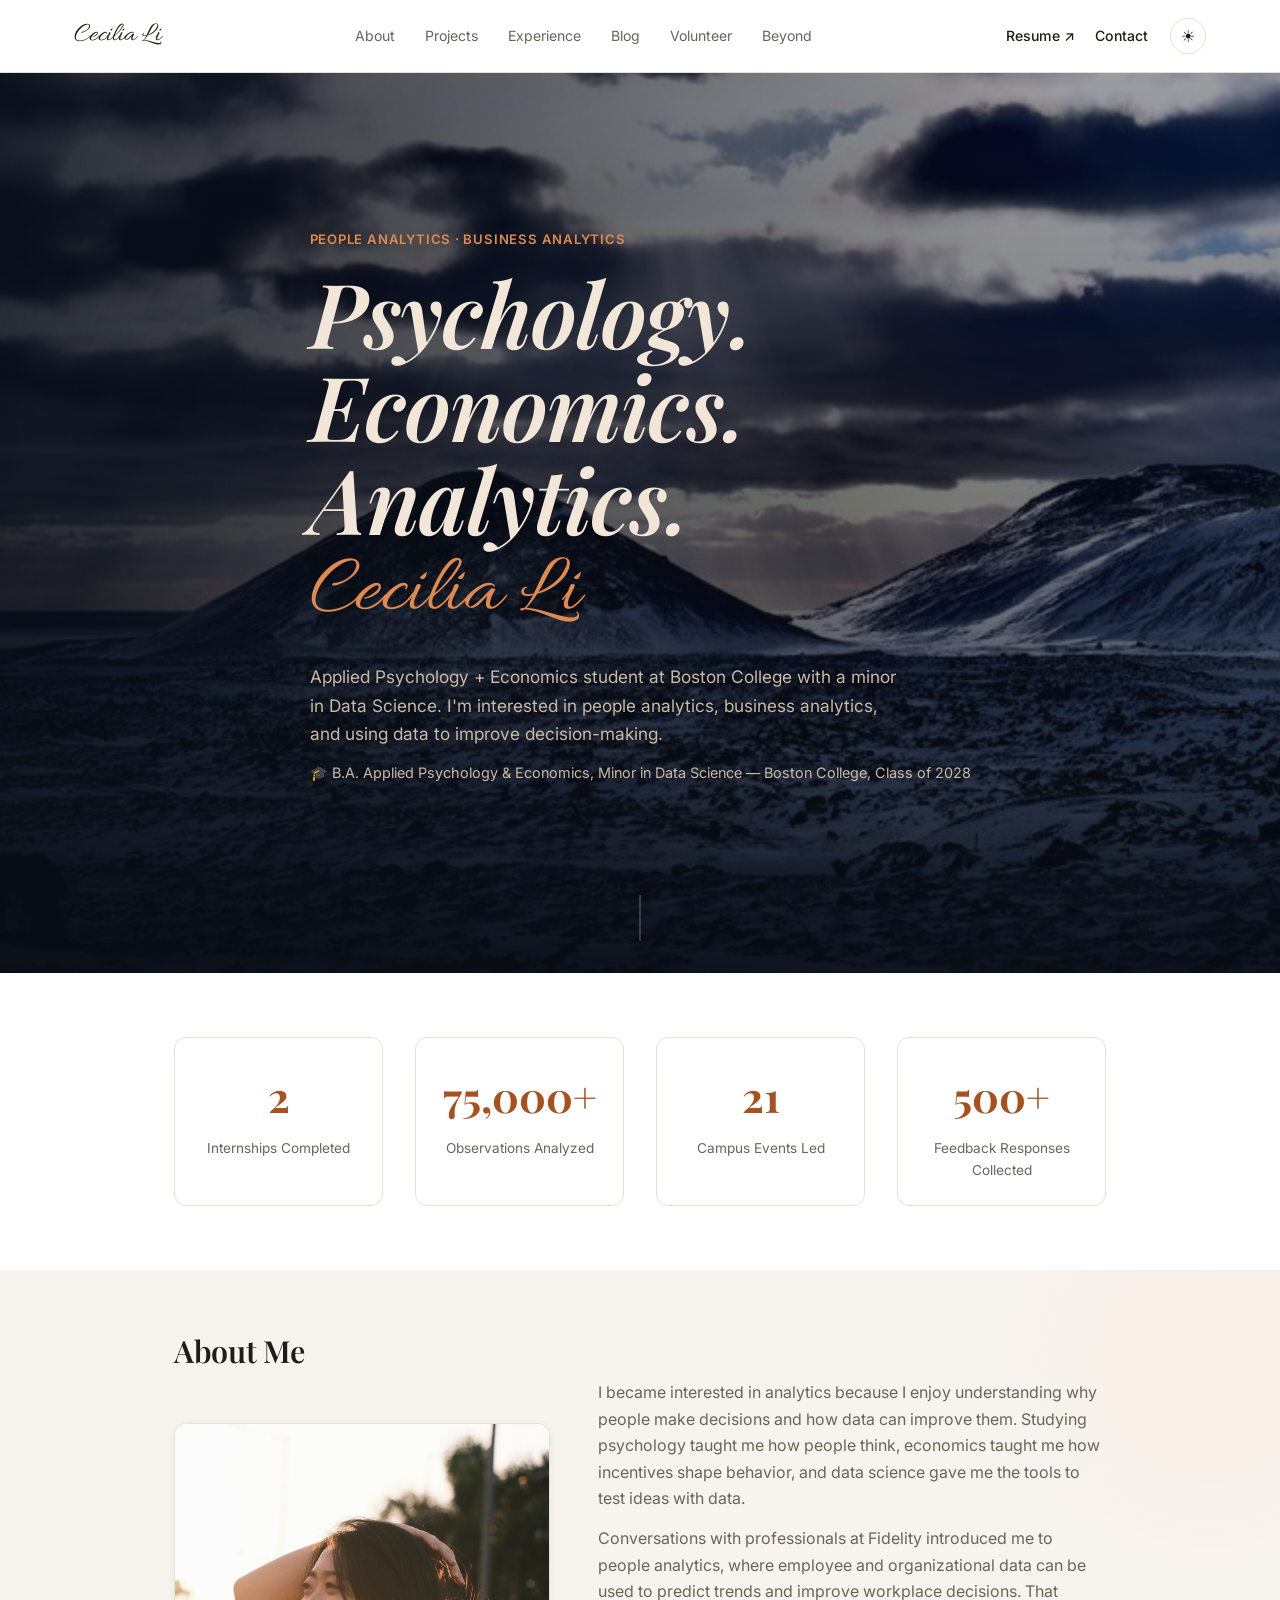
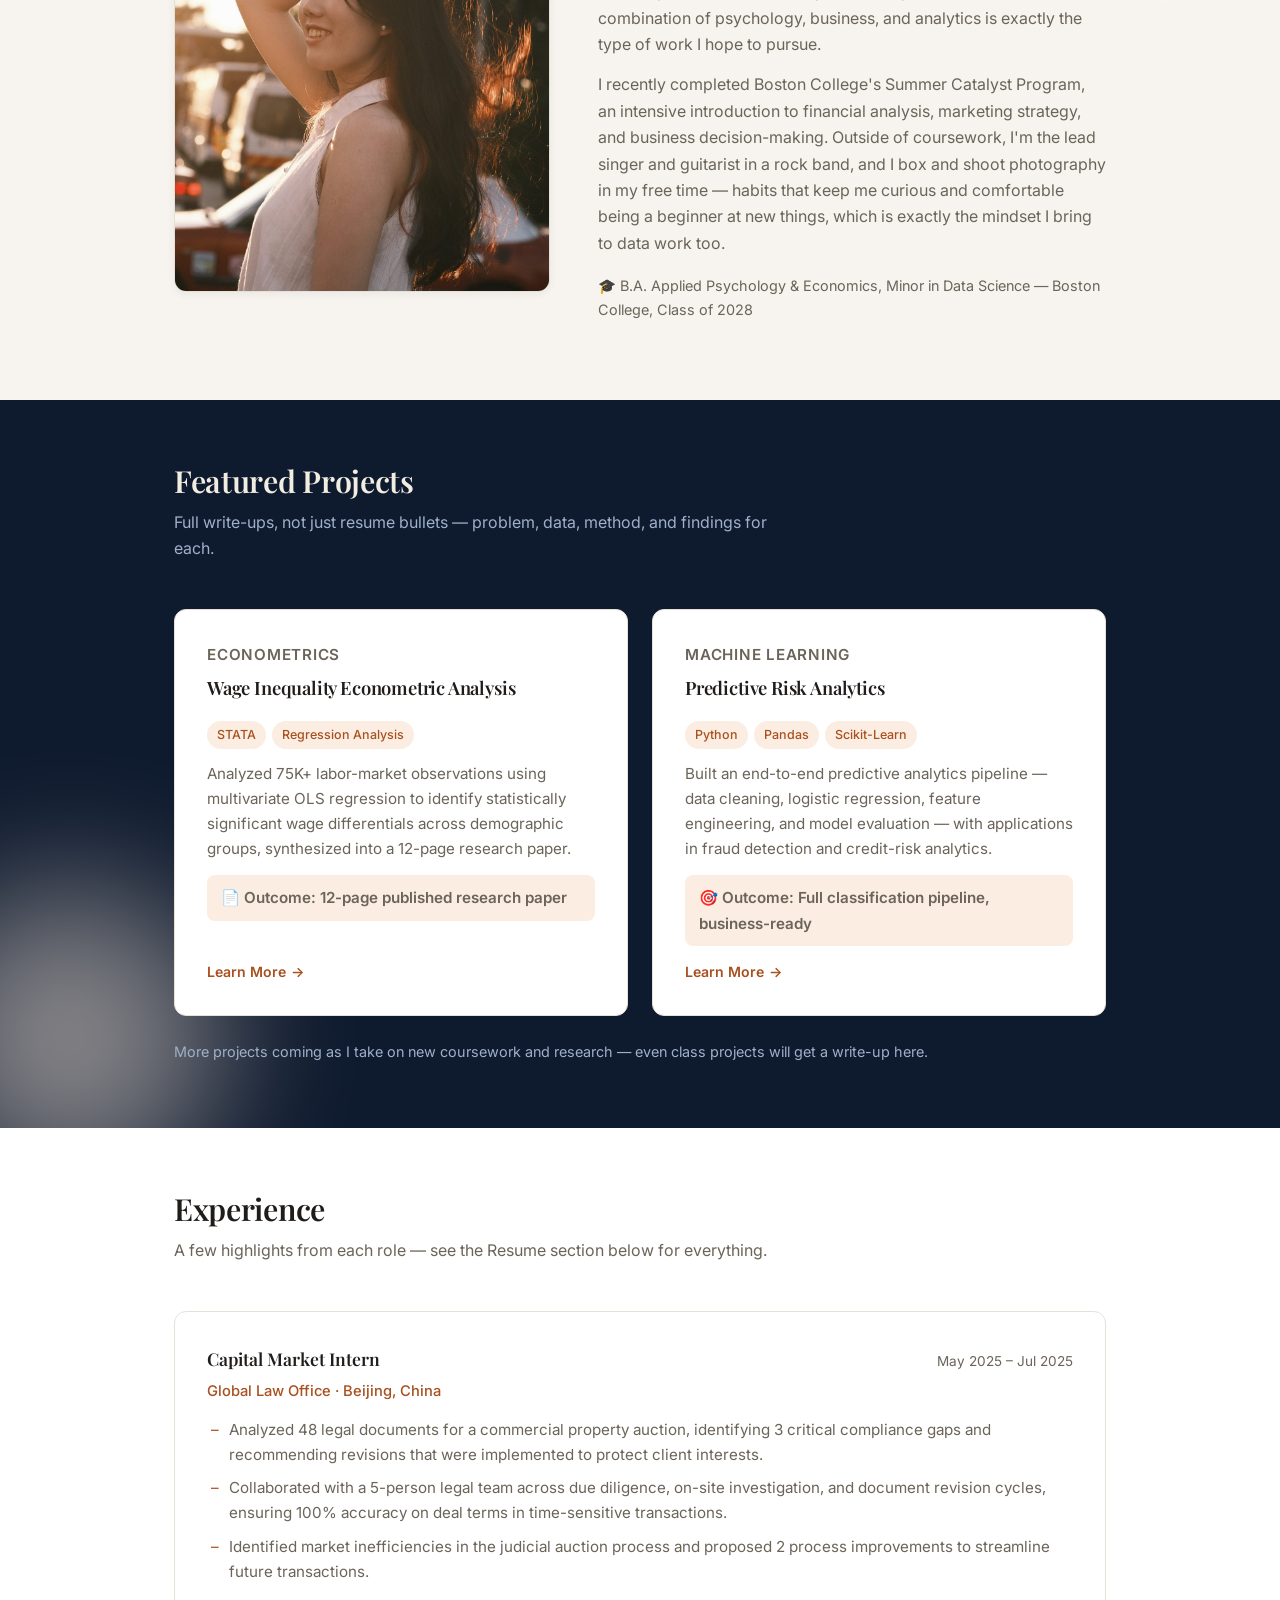
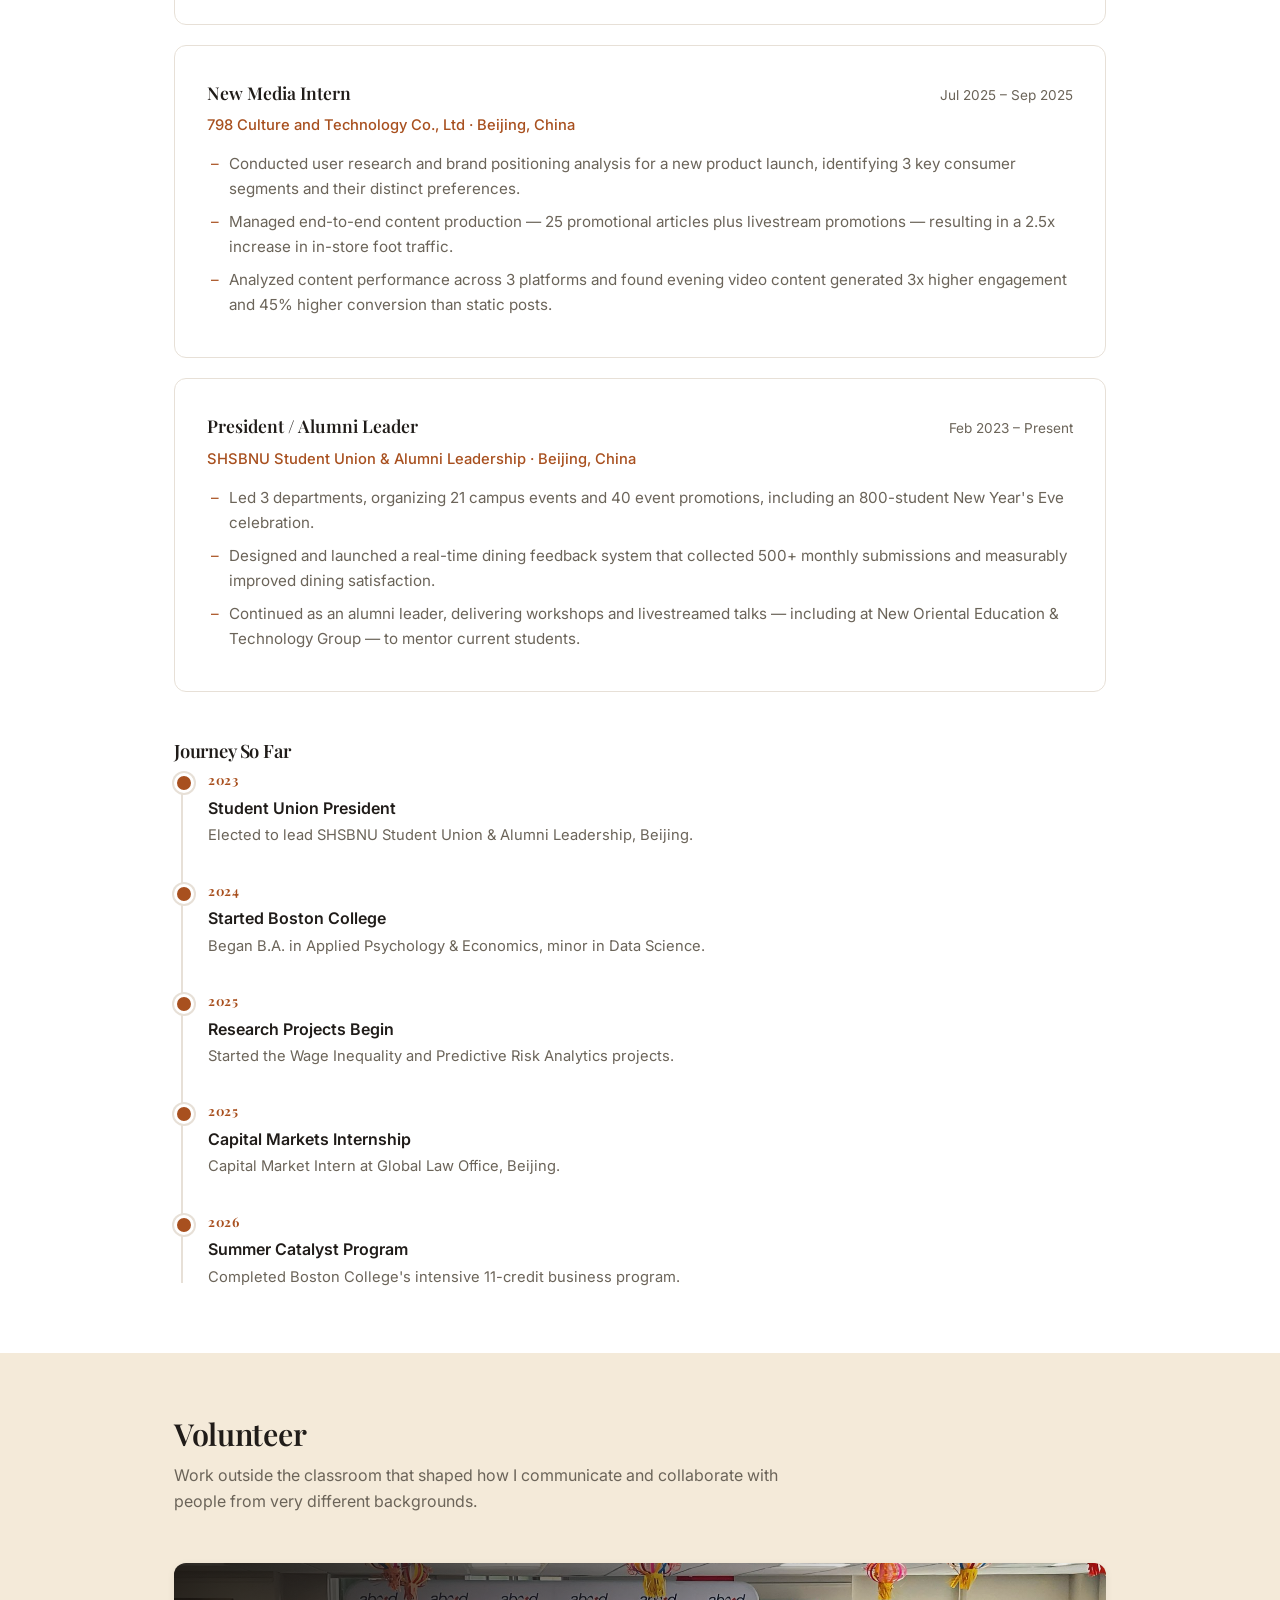
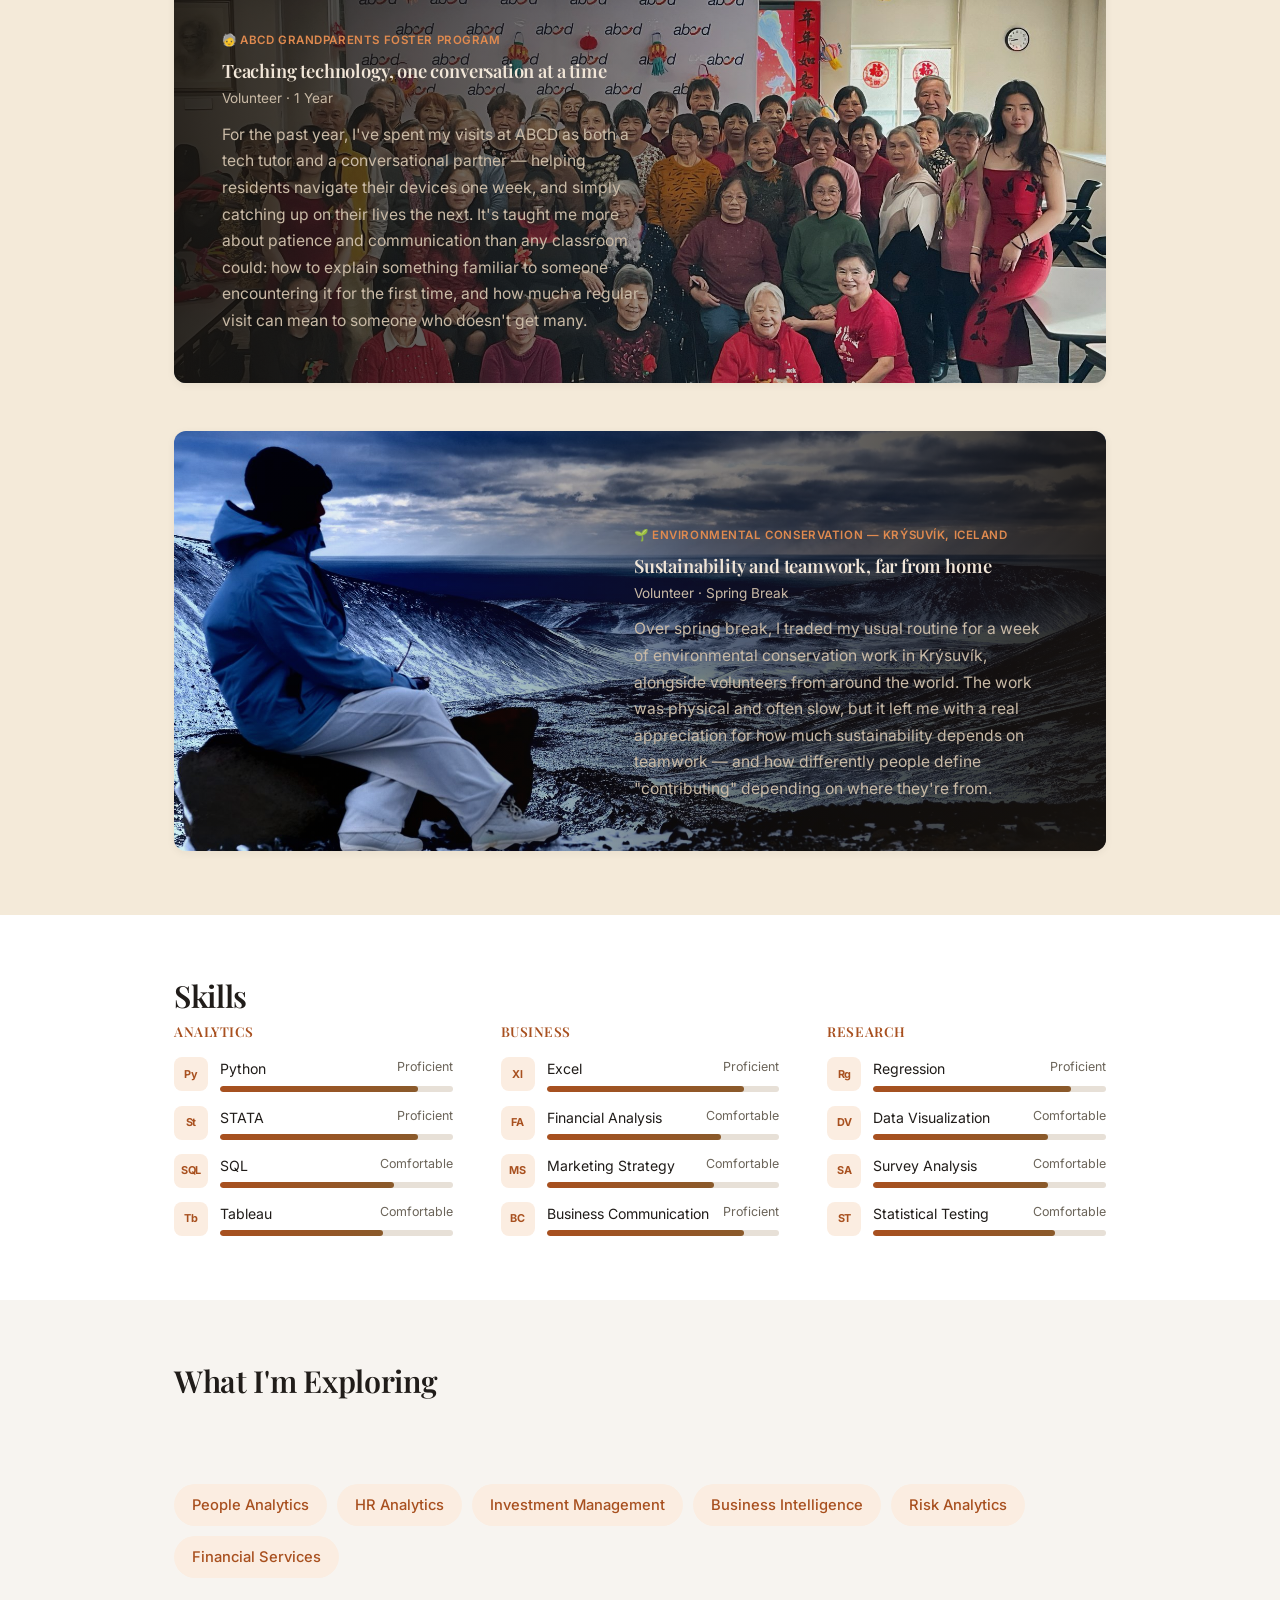
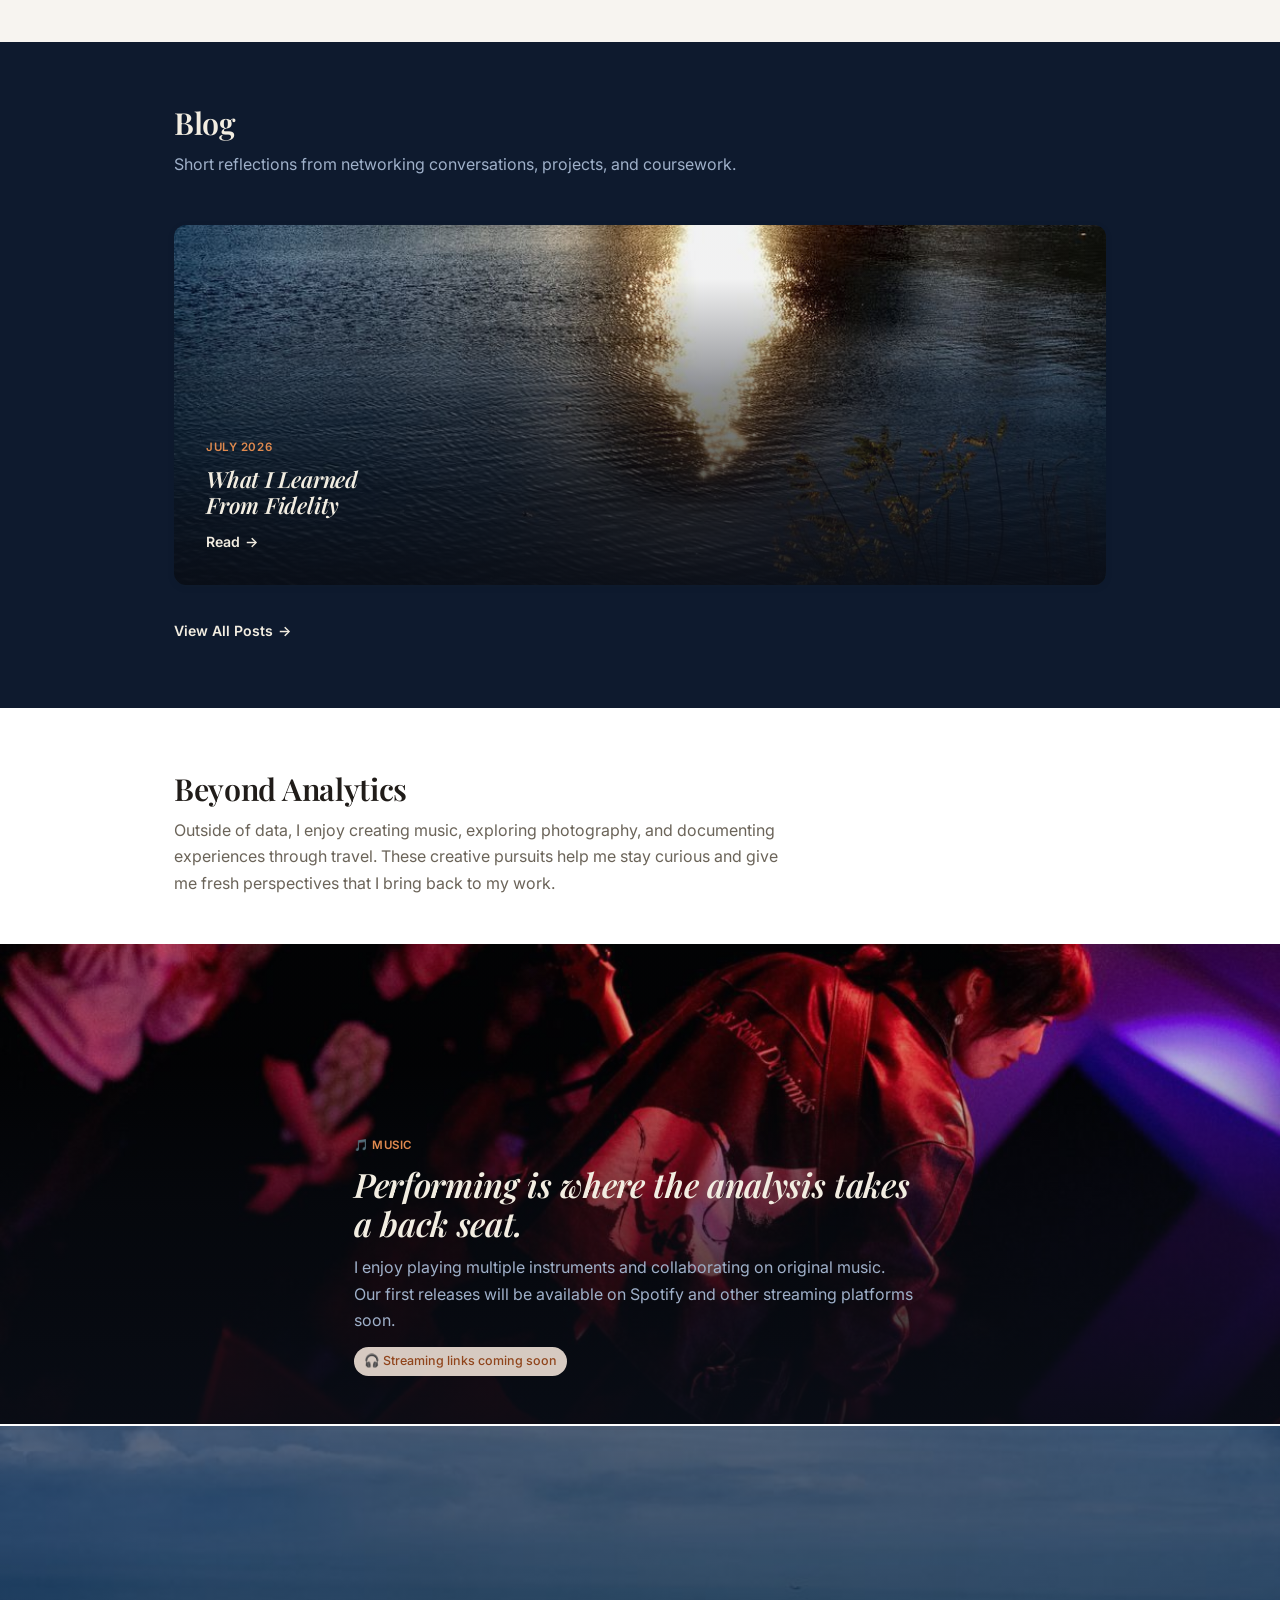
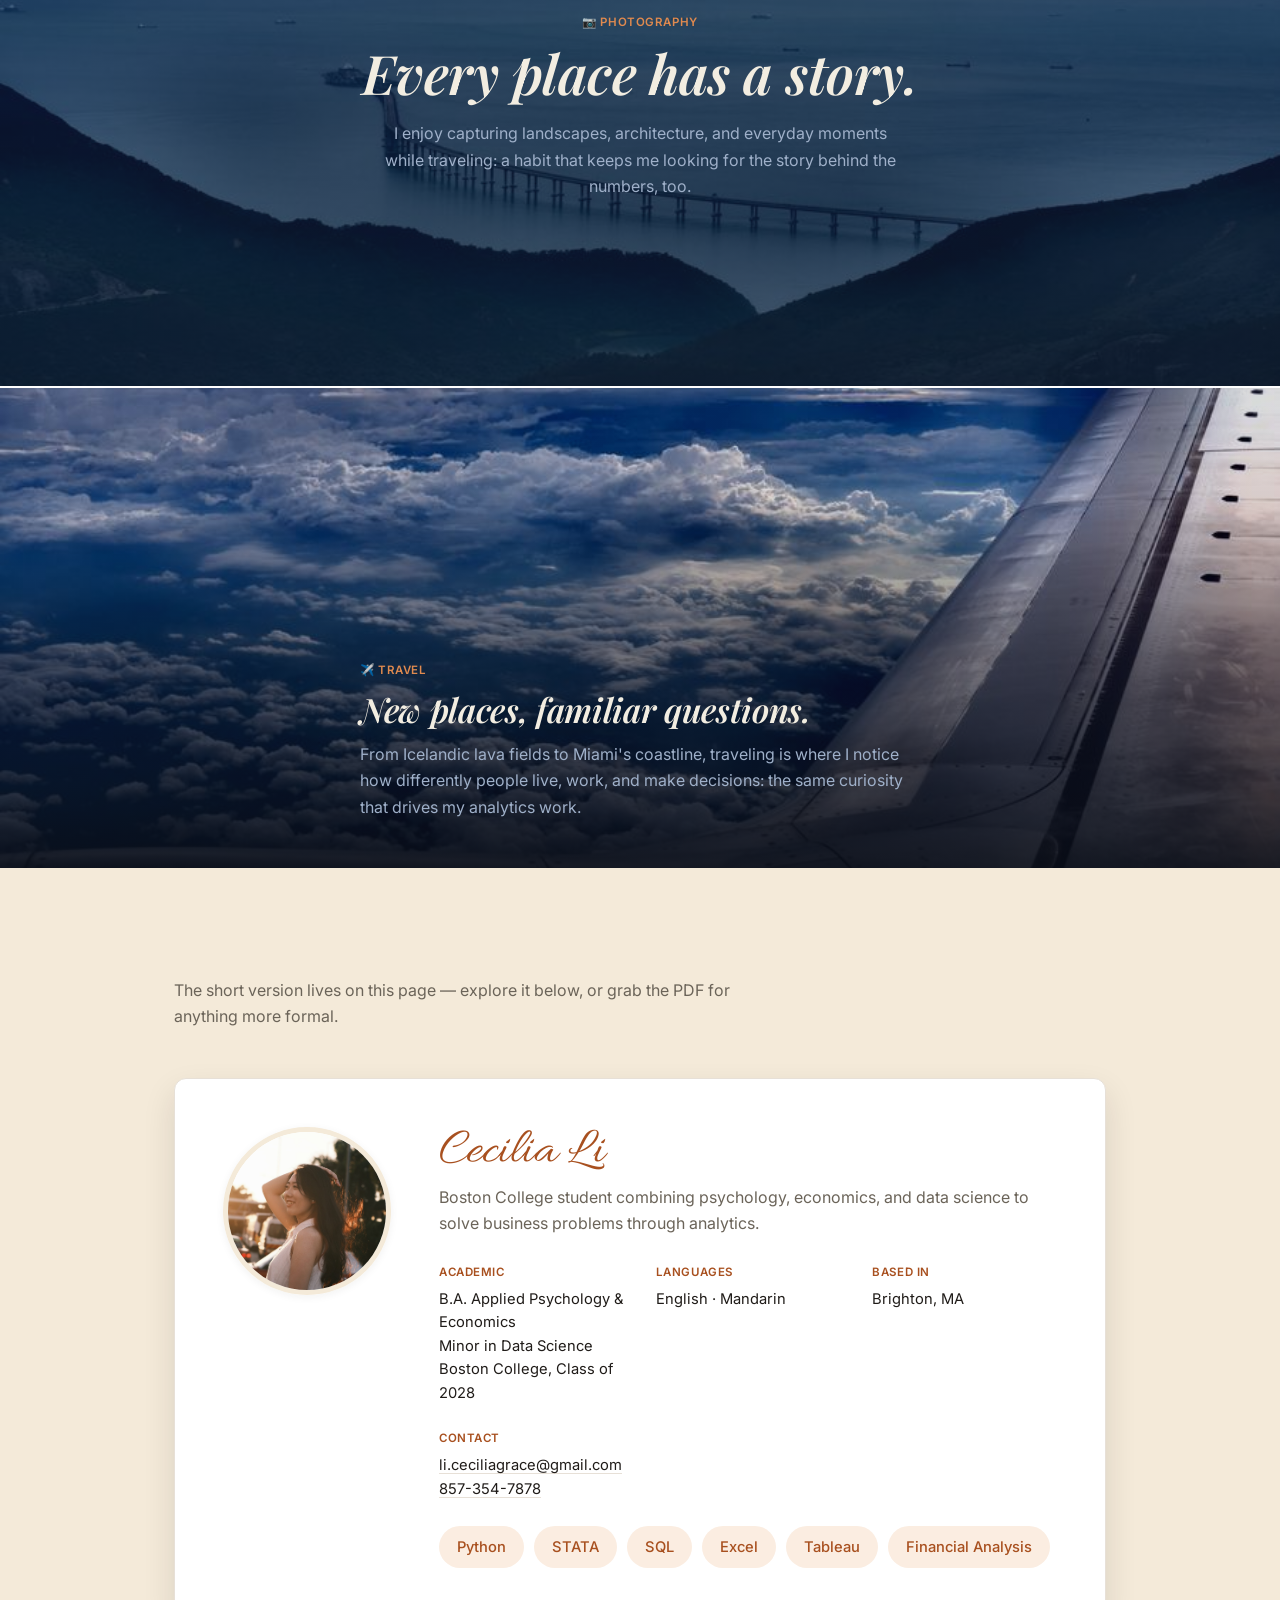
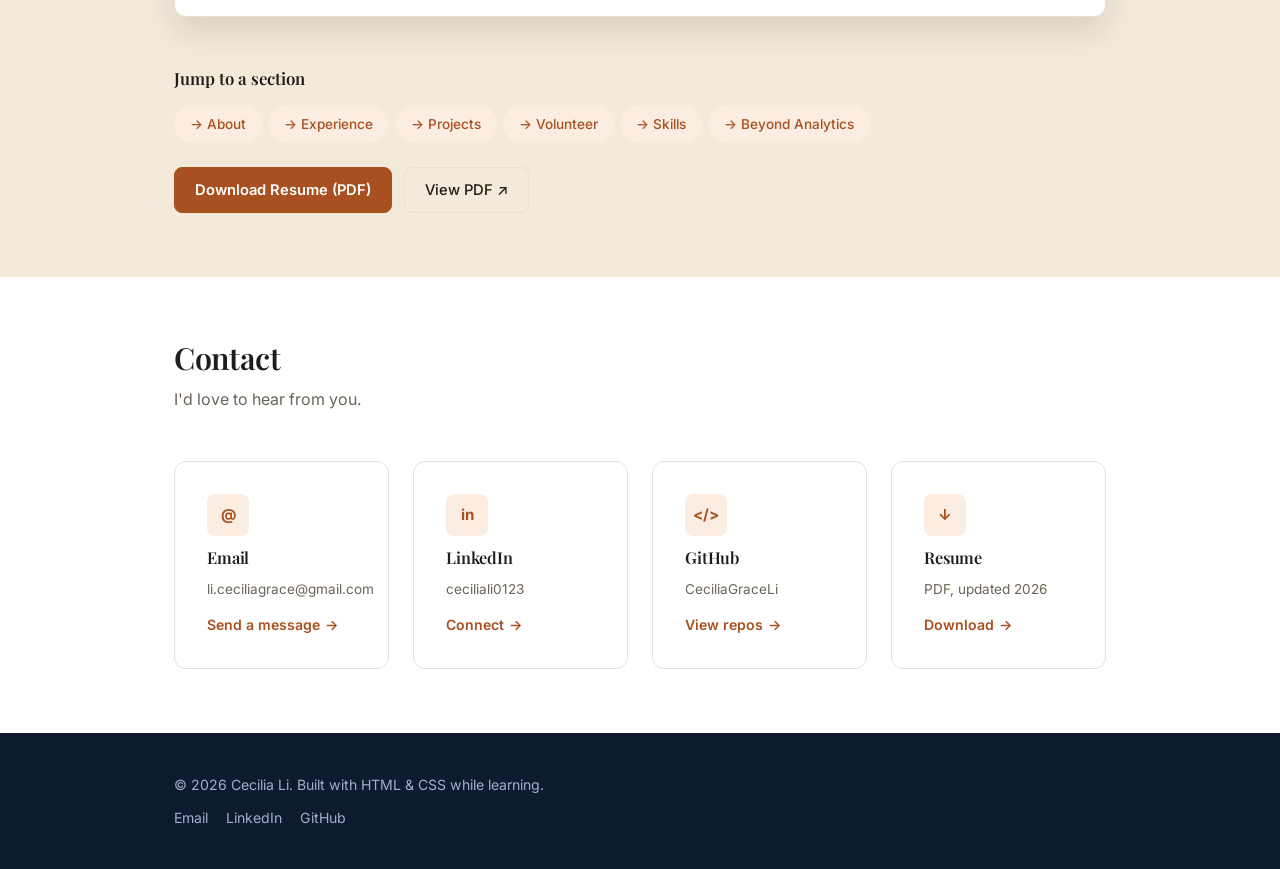
==== commit eb1f752d: "Update personal website" ====
--- a/index.html
+++ b/index.html
@@ -534,7 +534,7 @@
             <h3 class="photo-banner-title word-reveal">Every place has a story.</h3>
             <p>
               I enjoy capturing landscapes, architecture, and everyday
-              moments while traveling — a habit that keeps me looking
+              moments while traveling: a habit that keeps me looking
               for the story behind the numbers, too.
             </p>
           </div>
@@ -550,7 +550,7 @@
             <p>
               From Icelandic lava fields to Miami's coastline, traveling
               is where I notice how differently people live, work, and
-              make decisions — the same curiosity that drives my
+              make decisions: the same curiosity that drives my
               analytics work.
             </p>
           </div>
@@ -563,10 +563,60 @@
       <div class="container">
         <h2 class="section-title reveal">Resume</h2>
         <p class="section-subtitle reveal">
-          The short version lives on this page — explore it below instead
-          of just skimming a PDF.
+          The short version lives on this page — explore it below, or
+          grab the PDF for anything more formal.
         </p>
 
+        <div class="resume-panel reveal">
+          <div class="resume-panel-photo">
+            <img src="assets/photo-hero-bg.jpg" alt="Cecilia Li" />
+          </div>
+          <div class="resume-panel-info">
+            <p class="signature resume-panel-name">Cecilia Li</p>
+            <p class="resume-panel-tagline">
+              Boston College student combining psychology, economics,
+              and data science to solve business problems through
+              analytics.
+            </p>
+
+            <div class="resume-fact-grid">
+              <div class="reveal reveal-d1">
+                <p class="resume-fact-label">Academic</p>
+                <p class="resume-fact-value">
+                  B.A. Applied Psychology &amp; Economics<br />
+                  Minor in Data Science<br />
+                  Boston College, Class of 2028
+                </p>
+              </div>
+              <div class="reveal reveal-d2">
+                <p class="resume-fact-label">Languages</p>
+                <p class="resume-fact-value">English · Mandarin</p>
+              </div>
+              <div class="reveal reveal-d3">
+                <p class="resume-fact-label">Based In</p>
+                <p class="resume-fact-value">Brighton, MA</p>
+              </div>
+              <div class="reveal reveal-d4">
+                <p class="resume-fact-label">Contact</p>
+                <p class="resume-fact-value">
+                  <a href="mailto:li.ceciliagrace@gmail.com">li.ceciliagrace@gmail.com</a><br />
+                  <a href="tel:8573547878">857-354-7878</a>
+                </p>
+              </div>
+            </div>
+
+            <div class="exploring-row reveal reveal-d2">
+              <span class="exploring-chip">Python</span>
+              <span class="exploring-chip">STATA</span>
+              <span class="exploring-chip">SQL</span>
+              <span class="exploring-chip">Excel</span>
+              <span class="exploring-chip">Tableau</span>
+              <span class="exploring-chip">Financial Analysis</span>
+            </div>
+          </div>
+        </div>
+
+        <p class="resume-jump-label reveal">Jump to a section</p>
         <div class="tag-row reveal" role="navigation" aria-label="Jump to resume sections">
           <a href="#about" class="tag" style="font-size: 0.85rem; padding: 8px 16px;">→ About</a>
           <a href="#experience" class="tag" style="font-size: 0.85rem; padding: 8px 16px;">→ Experience</a>
@@ -576,11 +626,9 @@
           <a href="#beyond" class="tag" style="font-size: 0.85rem; padding: 8px 16px;">→ Beyond Analytics</a>
         </div>
 
-        <iframe class="resume-embed reveal" src="assets/resume.pdf" title="Cecilia Li Resume"></iframe>
-        <p class="resume-fallback">If the preview doesn't load, use the button below.</p>
-
-        <div class="link-row" style="margin-top: 16px;">
-          <a href="assets/resume.pdf" download class="btn btn-primary">Download Resume</a>
+        <div class="link-row reveal" style="margin-top: 24px;">
+          <a href="assets/resume.pdf" download class="btn btn-primary">Download Resume (PDF)</a>
+          <a href="assets/resume.pdf" target="_blank" rel="noopener" class="btn">View PDF ↗</a>
         </div>
       </div>
     </section>
--- a/style.css
+++ b/style.css
@@ -10,10 +10,10 @@
 /* ===== 1. Fonts =====
    Editorial pairing: Playfair Display for every heading (elegant,
    magazine-style serif with real personality), Inter for body copy
-   (clean, easy to read at length), and Parisienne reserved only for
-   the "Cecilia Li" signature mark — never used for anything else, so
-   it stays special. */
-@import url('https://fonts.googleapis.com/css2?family=Playfair+Display:ital,wght@0,500;0,600;0,700;0,800;0,900;1,500;1,600&family=Parisienne&family=Inter:wght@400;500;600&display=swap');
+   (clean, easy to read at length), and Allura reserved only for the
+   "Cecilia Li" signature mark — never used for anything else, so it
+   stays special. */
+@import url('https://fonts.googleapis.com/css2?family=Playfair+Display:ital,wght@0,500;0,600;0,700;0,800;0,900;1,500;1,600&family=Allura&family=Inter:wght@400;500;600&display=swap');
 
 /* ===== 2. CSS Variables =====
    Light theme is the default (:root). [data-theme="dark"] on <html>
@@ -131,7 +131,7 @@
    for body headings, so it stays a distinct, recognizable mark
    rather than just another font choice. */
 .signature {
-  font-family: 'Parisienne', cursive;
+  font-family: 'Allura', cursive;
   font-weight: 400;
   line-height: 1;
 }
@@ -212,7 +212,7 @@
 }
 
 .loader-mark {
-  font-family: 'Parisienne', cursive;
+  font-family: 'Allura', cursive;
   font-weight: 400;
   font-size: 2.6rem;
   color: var(--hero-text);
@@ -271,7 +271,7 @@
 }
 
 .nav-logo {
-  font-family: 'Parisienne', cursive;
+  font-family: 'Allura', cursive;
   font-weight: 400;
   font-size: 1.7rem;
   color: var(--text-primary);
@@ -675,8 +675,7 @@
 }
 
 .section-beige .section-subtitle,
-.section-beige .muted-note,
-.section-beige .resume-fallback {
+.section-beige .muted-note {
   color: var(--beige-text-muted);
 }
 
@@ -1608,31 +1607,98 @@
   box-shadow: var(--shadow-sm);
 }
 
-/* ===== 22. Resume section ===== */
-.resume-embed {
-  width: 100%;
-  height: 760px;
+/* ===== 22. Resume section =====
+   A living panel instead of a flat PDF embed — a circular photo, the
+   signature name, and quick facts that pop in with a stagger (each
+   .resume-fact carries its own .reveal + delay). The actual PDF is
+   still one click away via the download/view buttons below, for
+   anyone who wants the formal document. */
+.resume-panel {
+  display: flex;
+  flex-wrap: wrap;
+  gap: var(--space-6);
+  align-items: flex-start;
+  background: var(--bg);
   border: 1px solid var(--border);
   border-radius: var(--radius);
-  background: var(--bg-alt);
-}
-
-.resume-fallback {
+  padding: var(--space-6);
+  box-shadow: var(--shadow-md);
+  margin-top: var(--space-6);
+}
+
+.resume-panel-photo {
+  width: 168px;
+  height: 168px;
+  border-radius: 50%;
+  overflow: hidden;
+  flex-shrink: 0;
+  border: 5px solid var(--beige-bg);
+  box-shadow: var(--shadow-sm);
+}
+
+.resume-panel-photo img {
+  width: 100%;
+  height: 100%;
+  object-fit: cover;
+  object-position: 45% 22%;
+}
+
+.resume-panel-info {
+  flex: 1;
+  min-width: 240px;
+}
+
+.resume-panel-name {
+  font-size: clamp(2.2rem, 5vw, 3.2rem);
+  color: var(--accent);
+  margin-bottom: 6px;
+}
+
+.resume-panel-tagline {
   color: var(--text-muted);
-  font-size: 0.9rem;
-  margin-top: 10px;
-}
-
-.resume-links-note {
-  color: var(--text-muted);
-  font-size: 0.88rem;
-  margin-top: 24px;
-  max-width: 62ch;
-}
-
-.resume-links-note a {
+  max-width: 60ch;
+  margin-bottom: 26px;
+}
+
+.resume-fact-grid {
+  display: grid;
+  grid-template-columns: repeat(auto-fit, minmax(180px, 1fr));
+  gap: var(--space-4) var(--space-5);
+  margin-bottom: 24px;
+}
+
+.resume-fact-label {
+  font-size: 0.72rem;
+  text-transform: uppercase;
+  letter-spacing: 0.05em;
   color: var(--accent);
   font-weight: 600;
+  margin-bottom: 6px;
+}
+
+.resume-fact-value {
+  font-size: 0.92rem;
+  color: var(--text-primary);
+  line-height: 1.6;
+}
+
+.resume-fact-value a {
+  color: var(--text-primary);
+  text-decoration: underline;
+  text-decoration-color: var(--border);
+  text-underline-offset: 3px;
+  transition: color 0.2s var(--ease);
+}
+
+.resume-fact-value a:hover {
+  color: var(--accent);
+}
+
+.resume-jump-label {
+  font-family: 'Playfair Display', Georgia, serif;
+  font-size: 1.05rem;
+  font-weight: 600;
+  margin: var(--space-6) 0 12px;
 }
 
 /* ===== 23. Contact cards ===== */
@@ -1855,8 +1921,14 @@
     flex-direction: column;
     align-items: flex-start;
   }
-  .resume-embed {
-    height: 420px;
+  .resume-panel {
+    flex-direction: column;
+    align-items: center;
+    text-align: center;
+    padding: var(--space-5);
+  }
+  .resume-fact-grid {
+    text-align: left;
   }
   .bar-chart-row {
     grid-template-columns: 96px 1fr 40px;
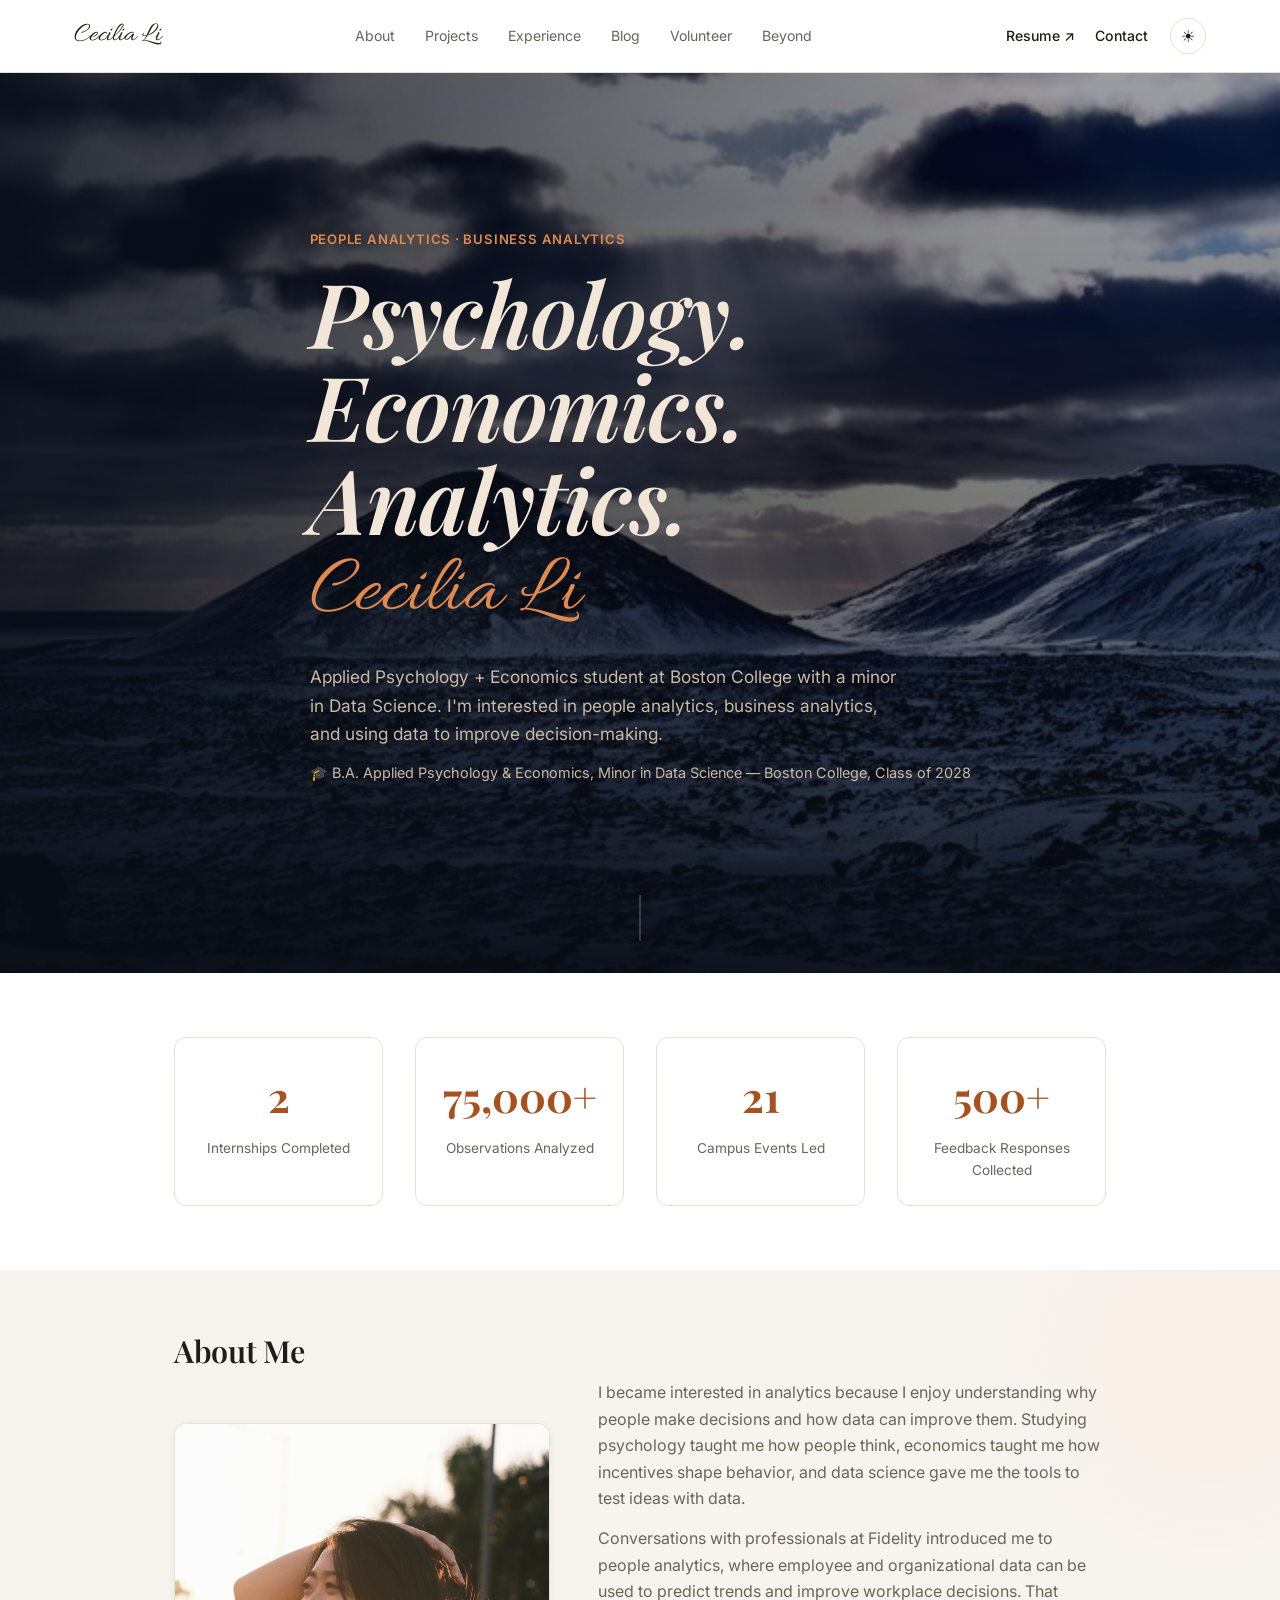
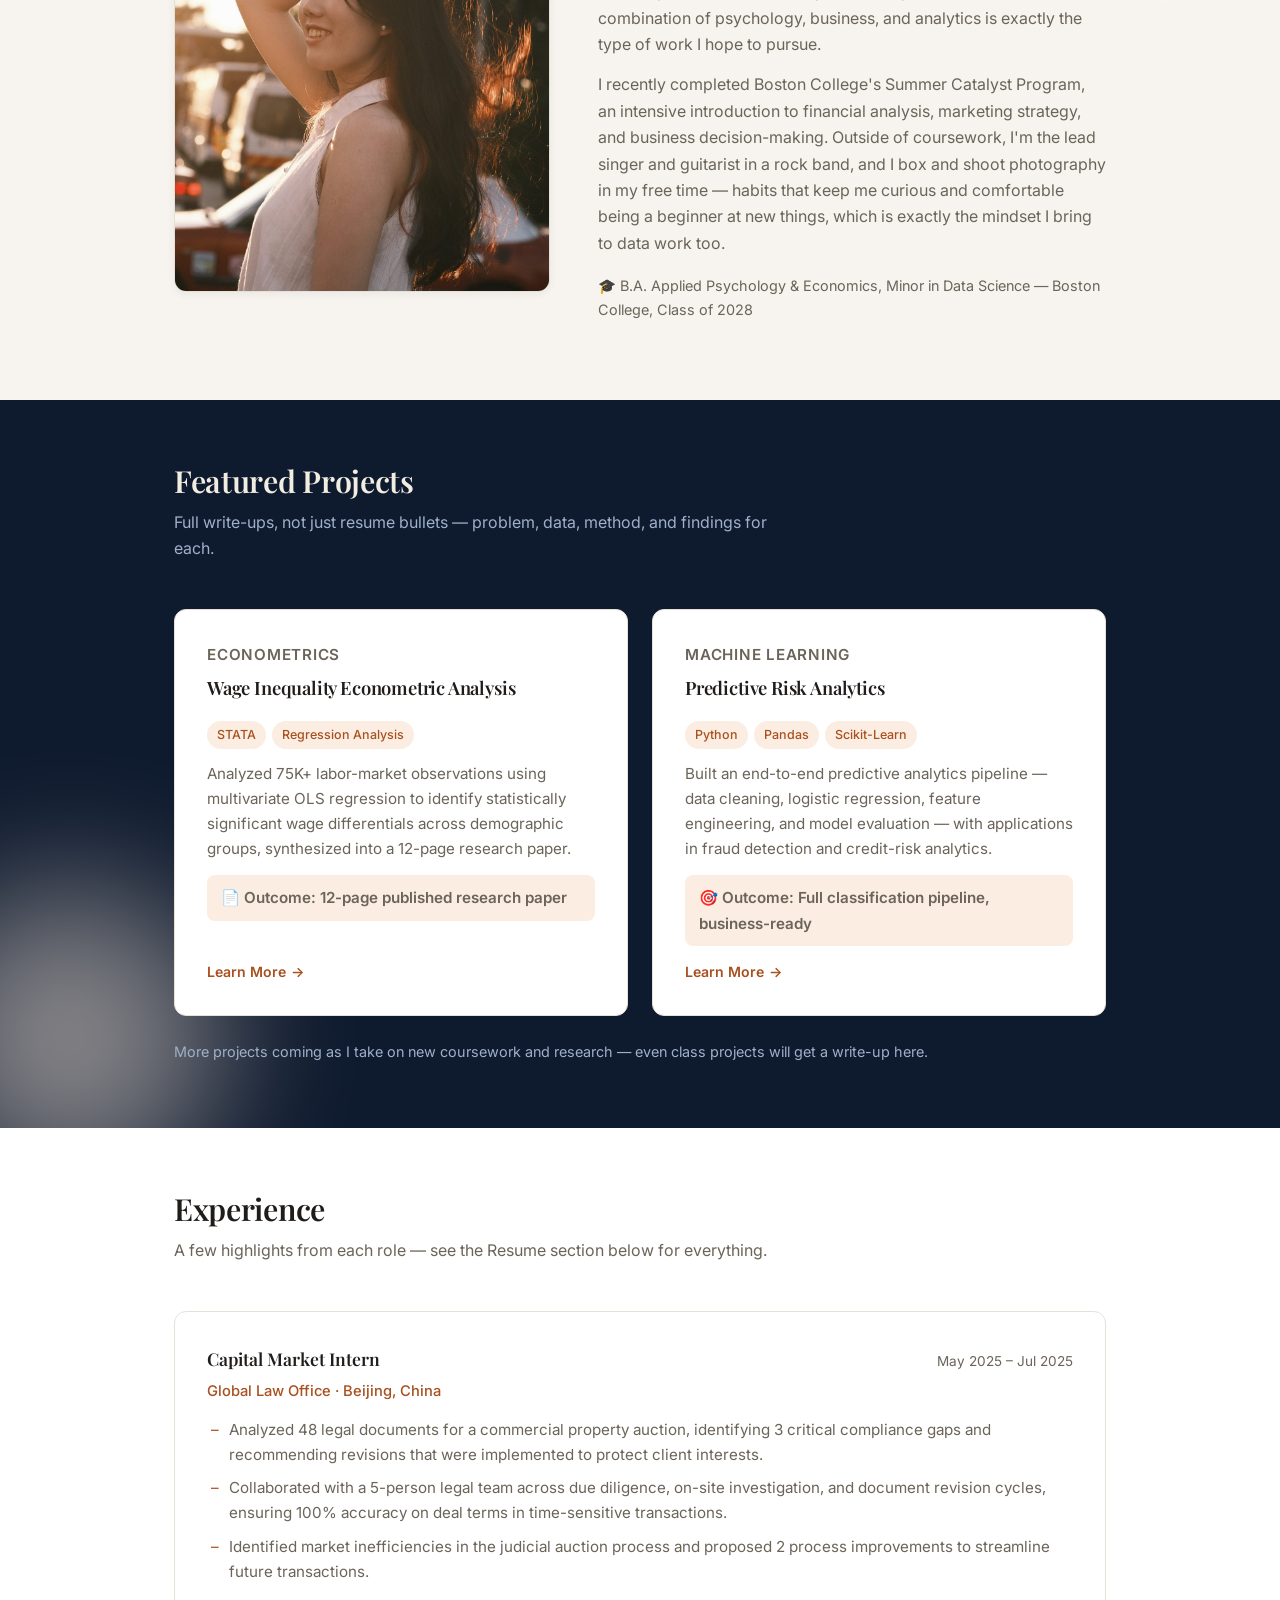
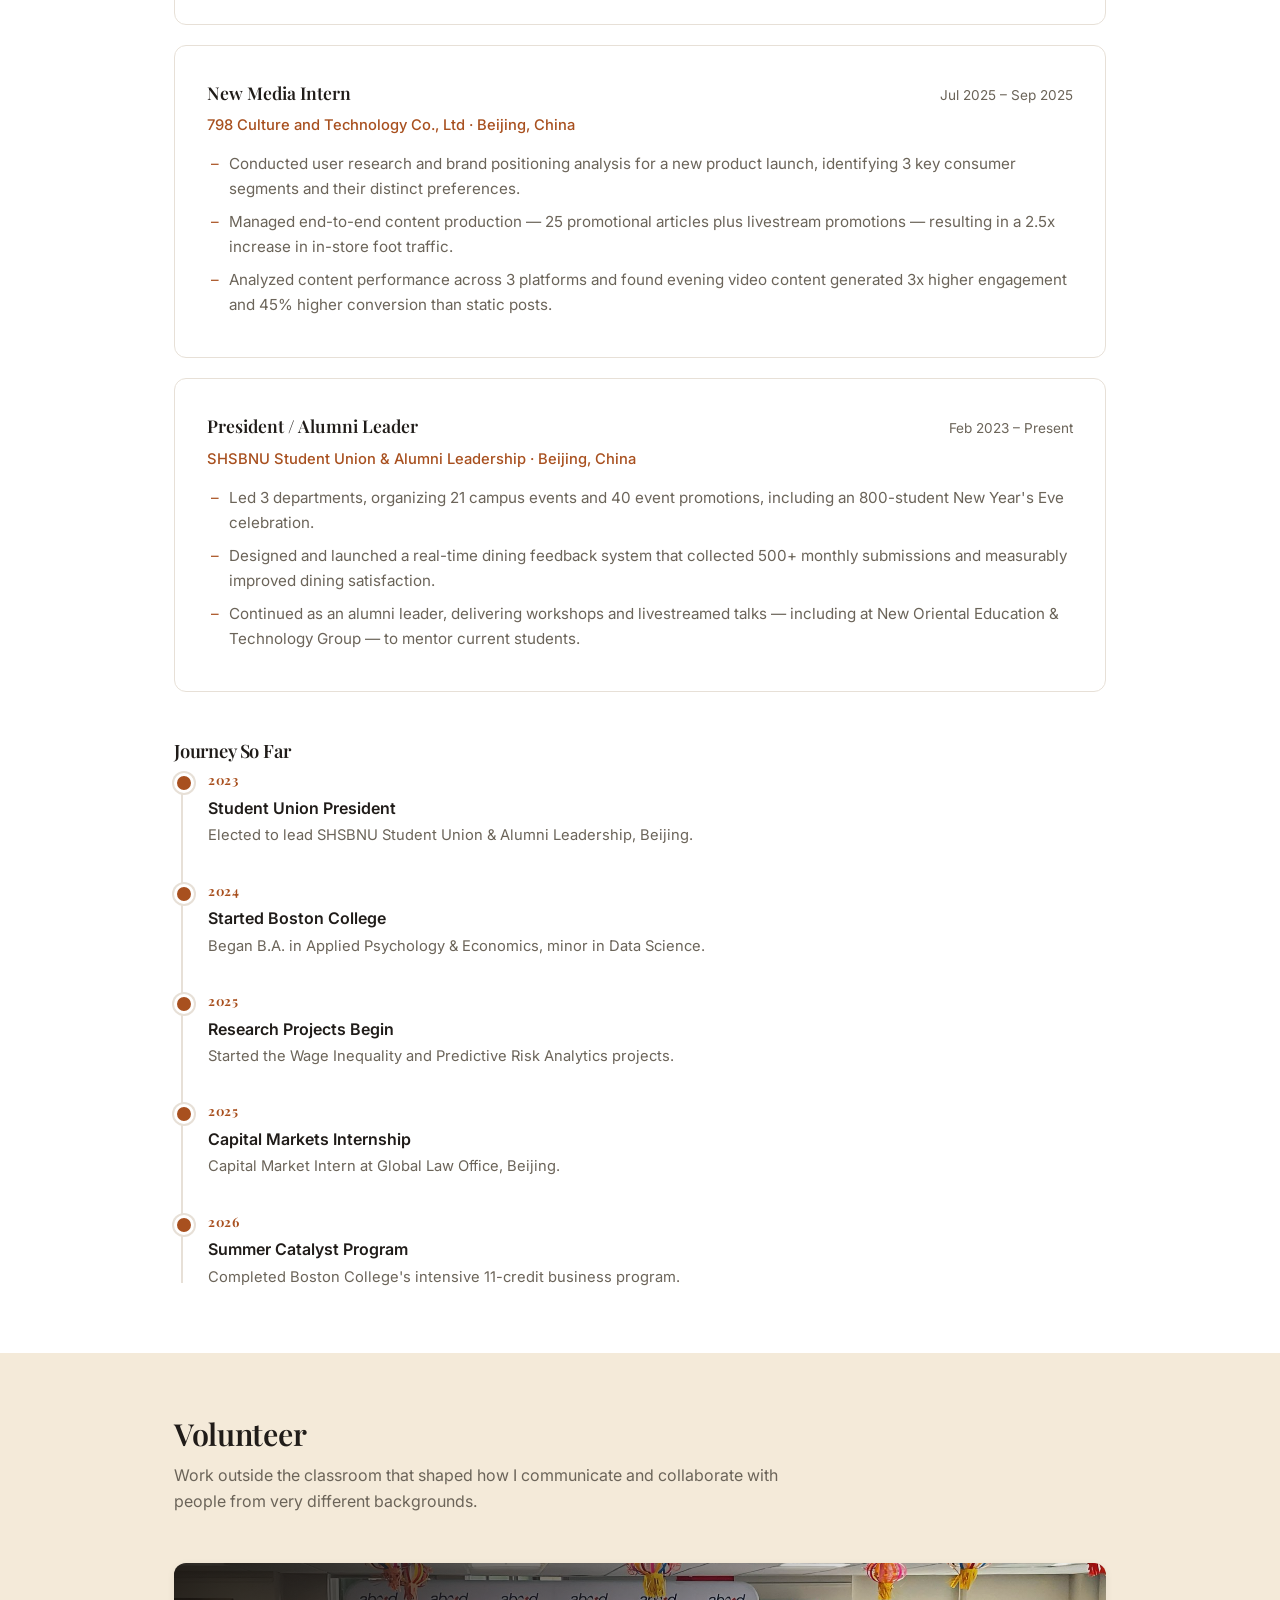
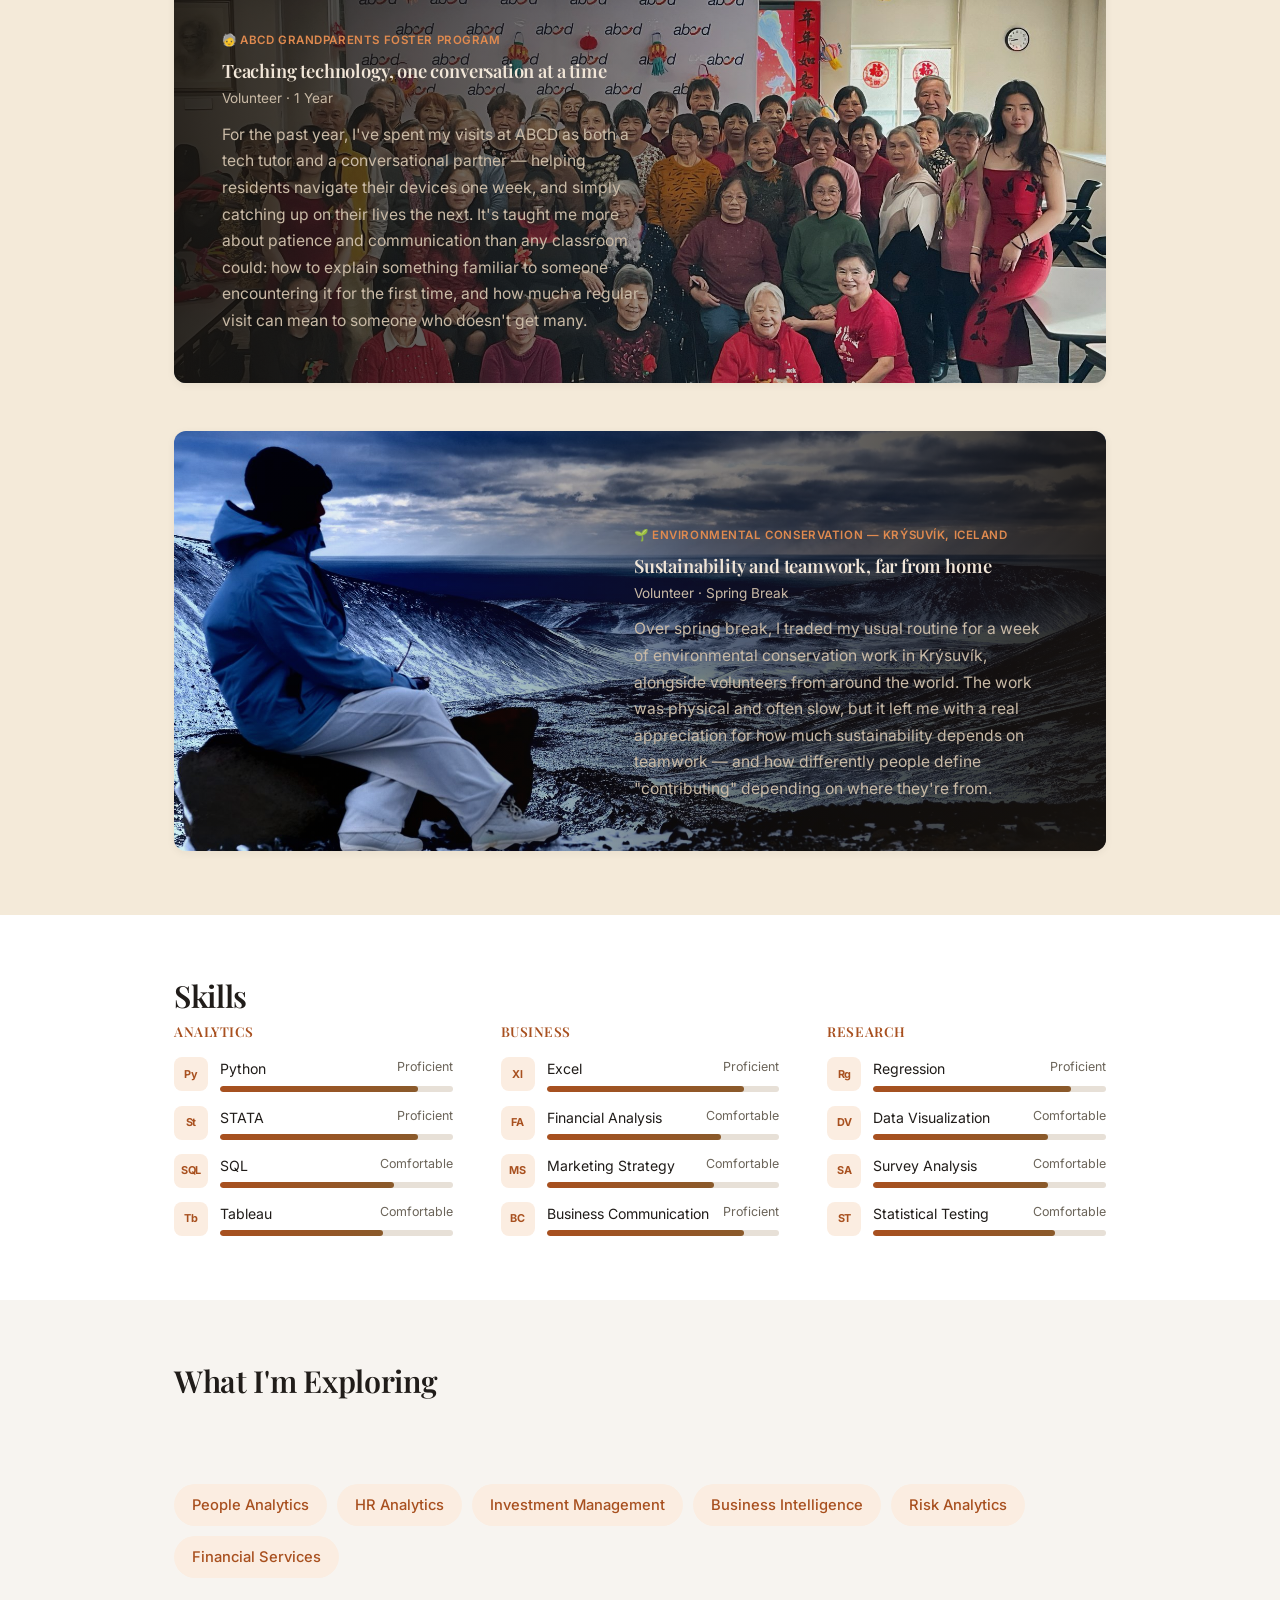
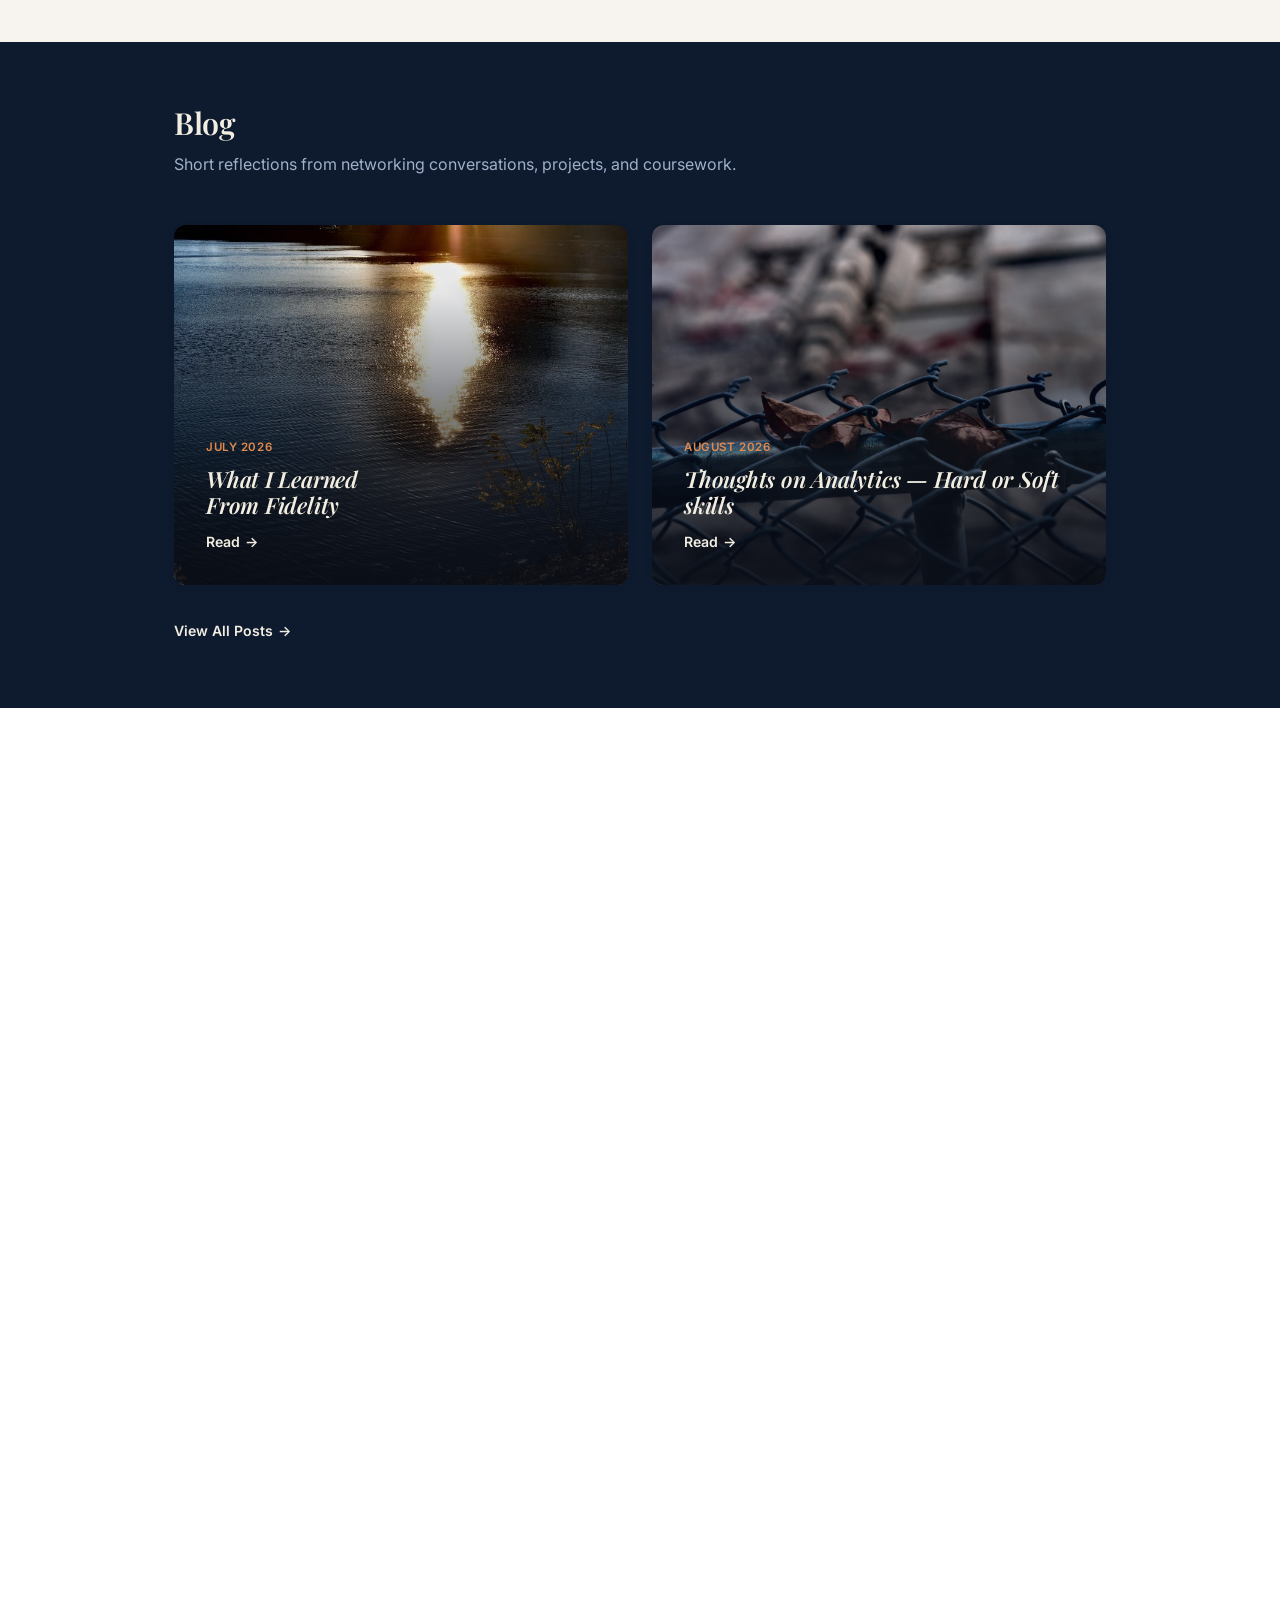
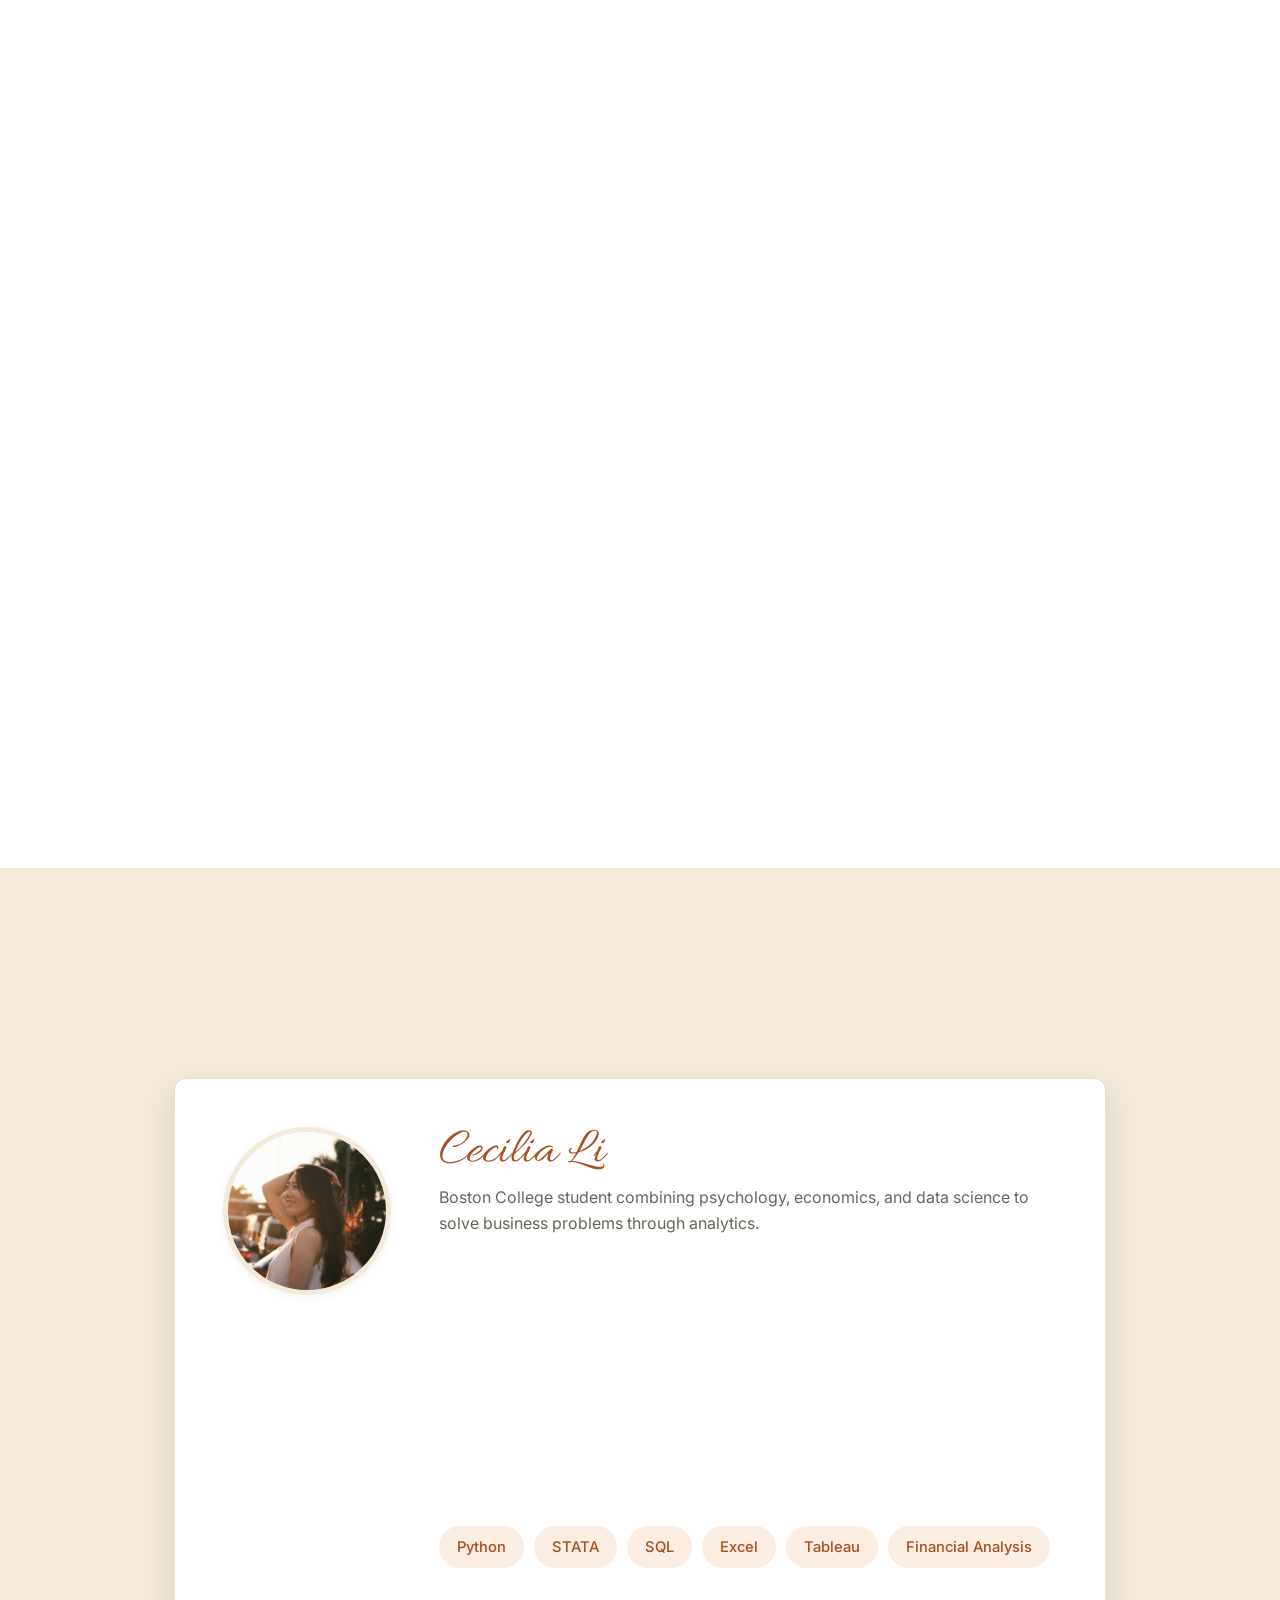
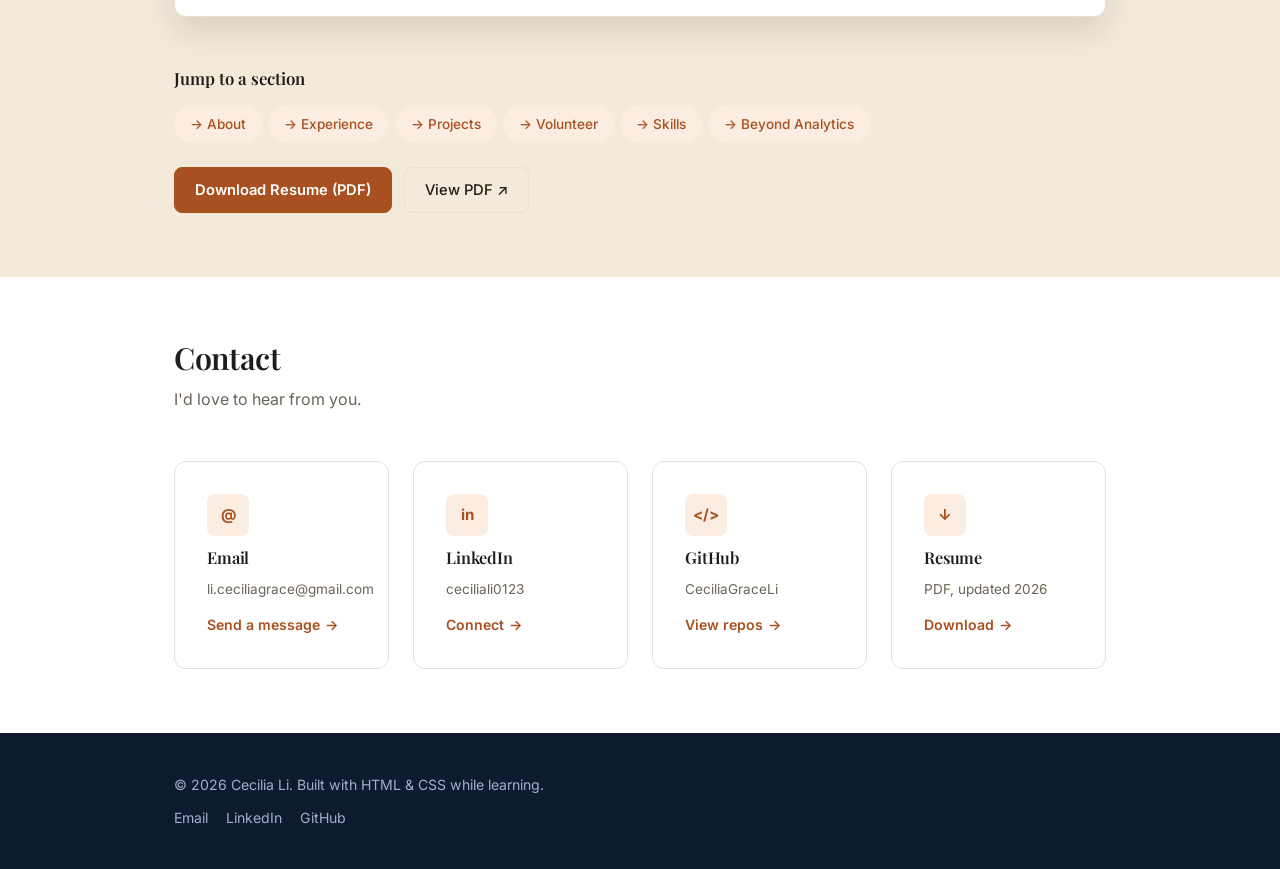
==== commit 5c0ff9ac: "update index.html and blog.html to add new blog post about analytics skills" ====
--- a/index.html
+++ b/index.html
@@ -477,6 +477,15 @@
             <div class="blog-card-content">
               <p class="card-tag">July 2026</p>
               <h3>What I Learned<br />From Fidelity</h3>
+              <span class="card-link">Read <span class="arrow">→</span></span>
+            </div>
+          </a>
+          <a href="howtouse_tech.html" class="blog-card reveal">
+            <div class="blog-card-bg" style="background-image: url('assets/bg-2.JPG');" role="img" aria-label="Sunlight reflecting on open water"></div>
+            <div class="blog-card-scrim"></div>
+            <div class="blog-card-content">
+              <p class="card-tag">August 2026</p>
+              <h3>Thoughts on Analytics — Hard or Soft skills</h3>
               <span class="card-link">Read <span class="arrow">→</span></span>
             </div>
           </a>
